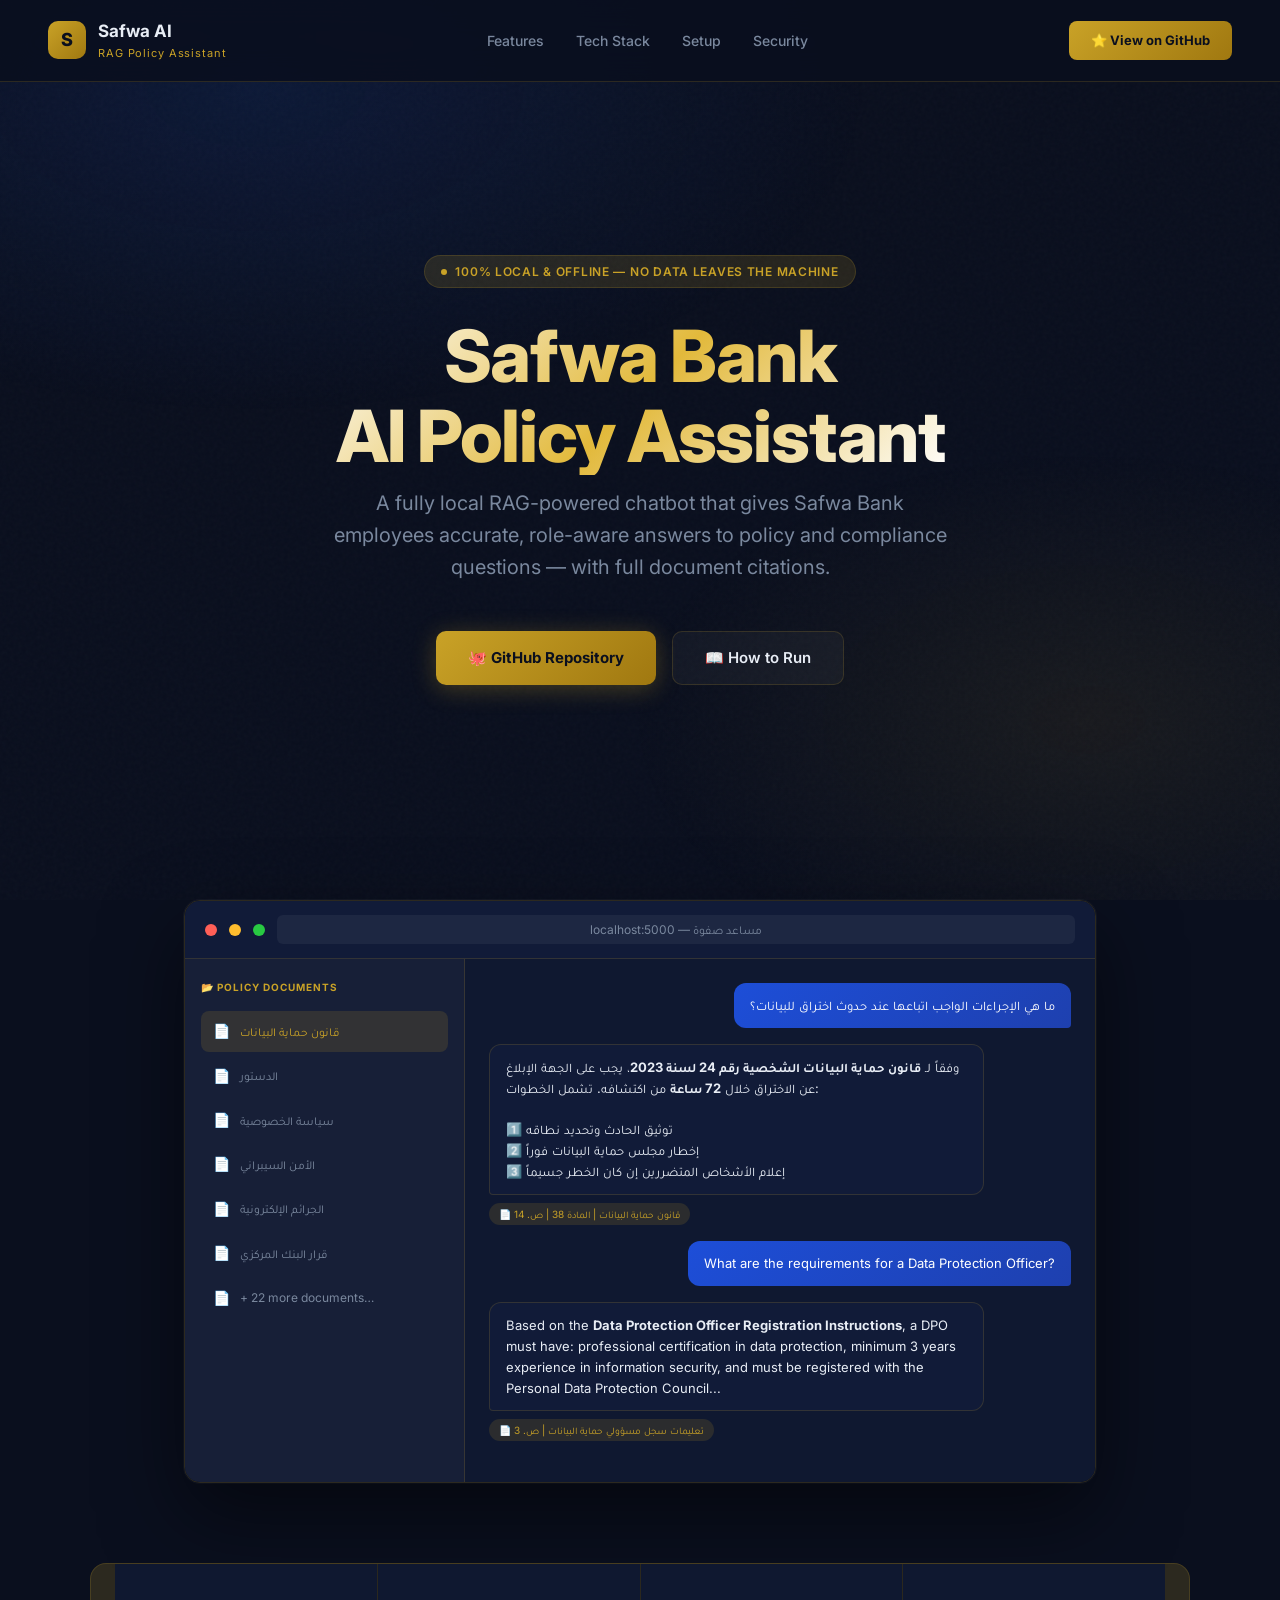
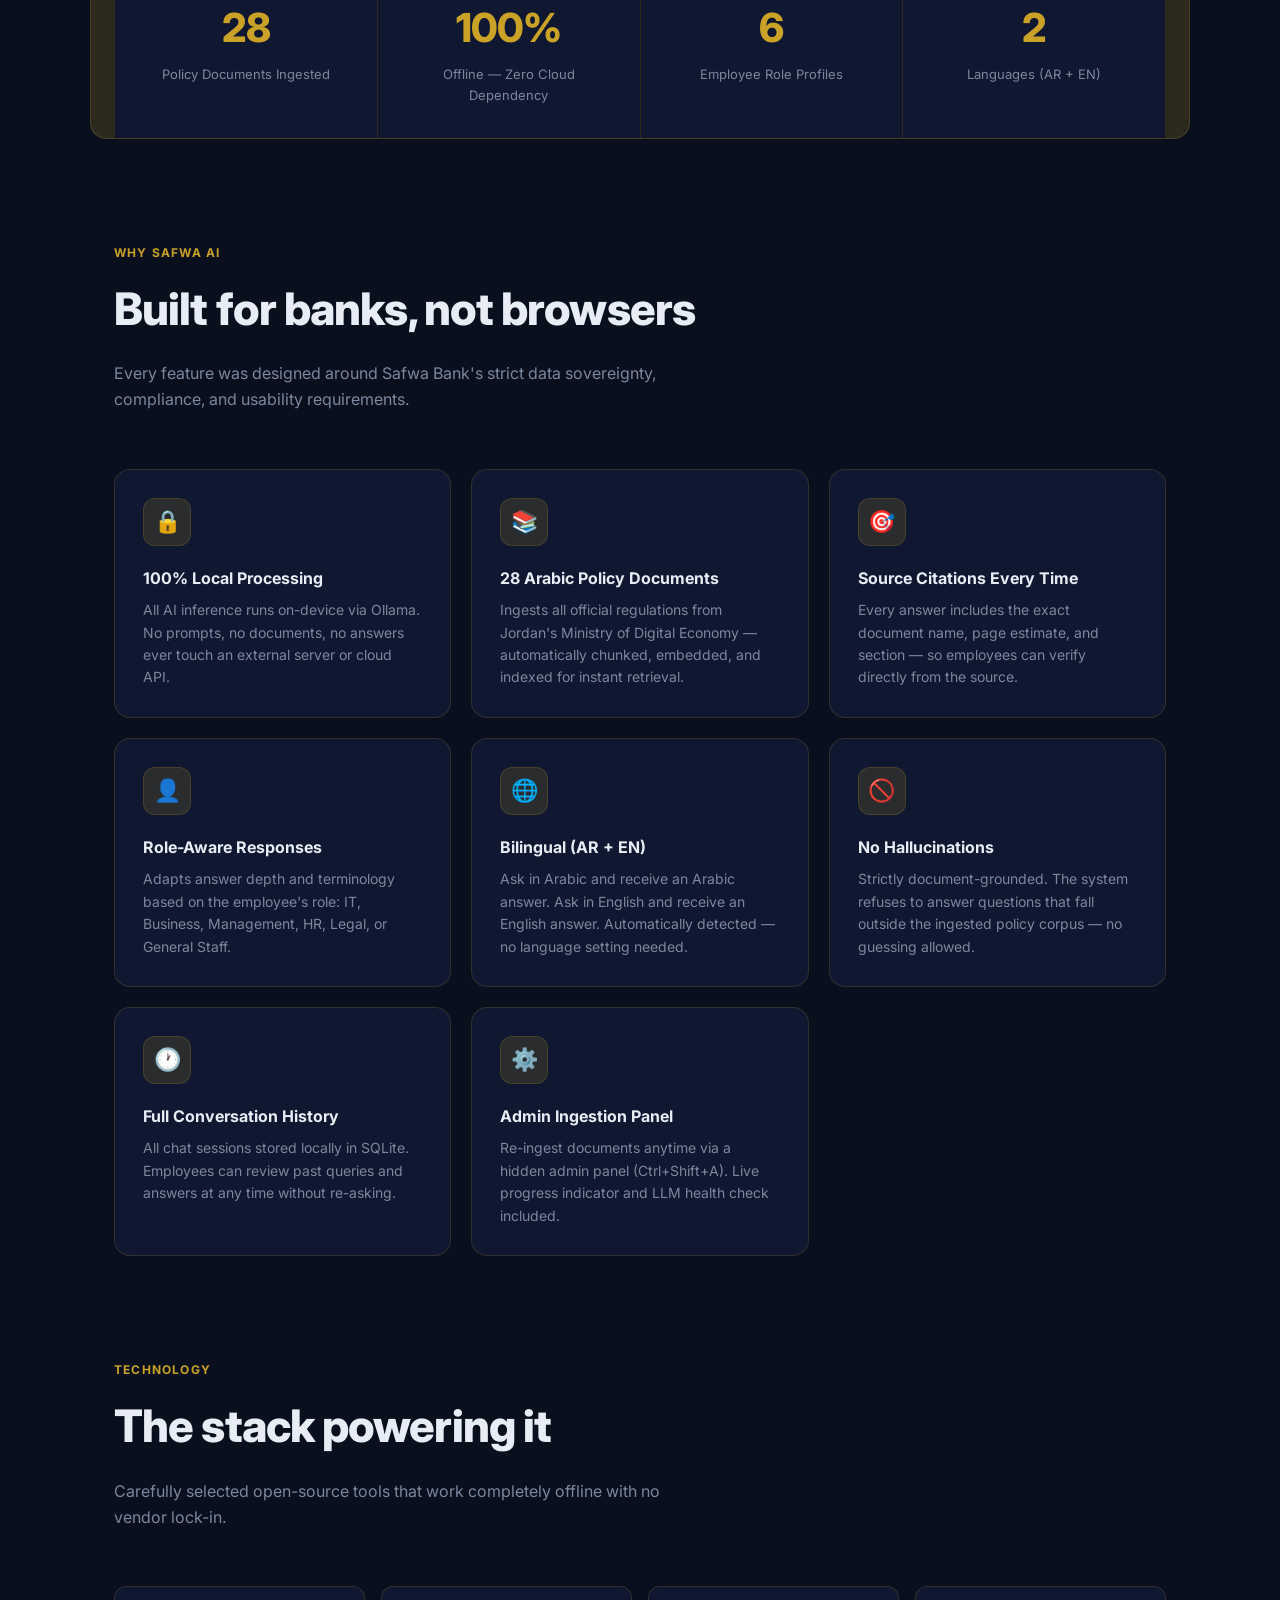
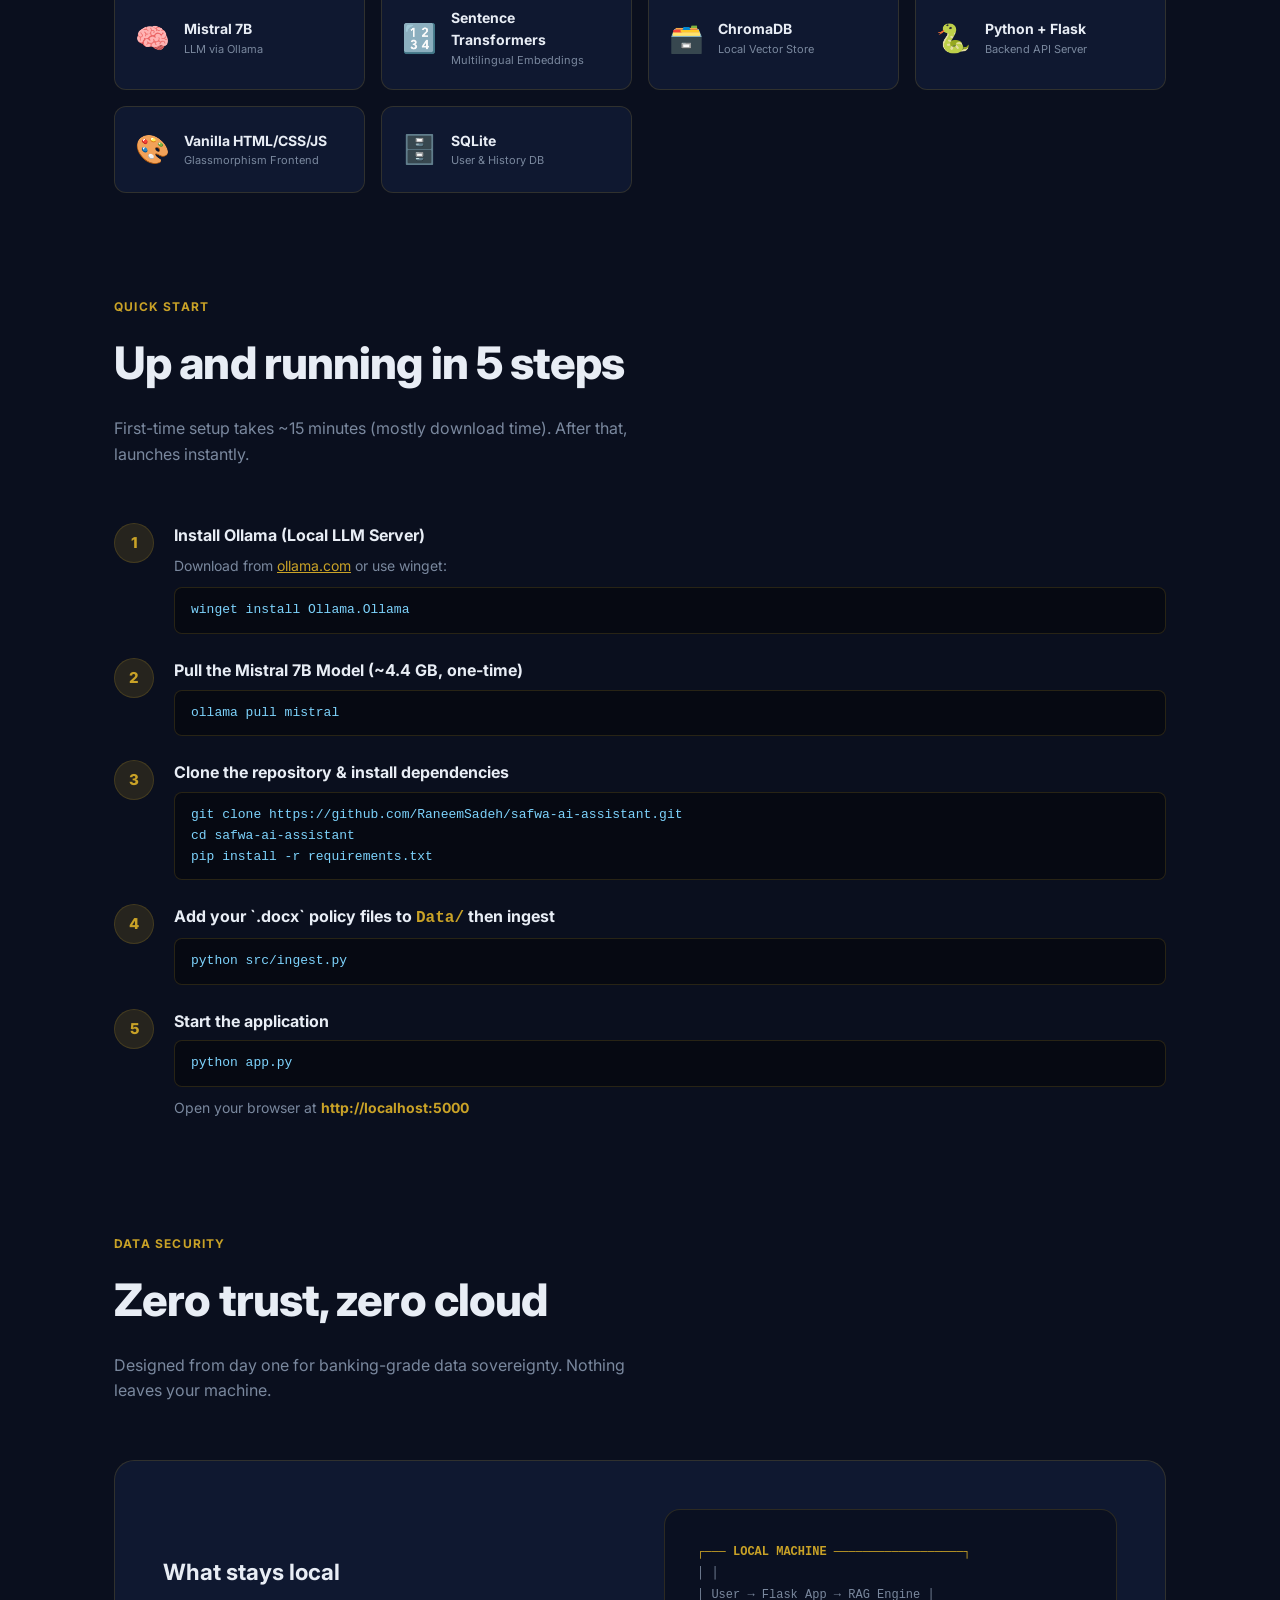
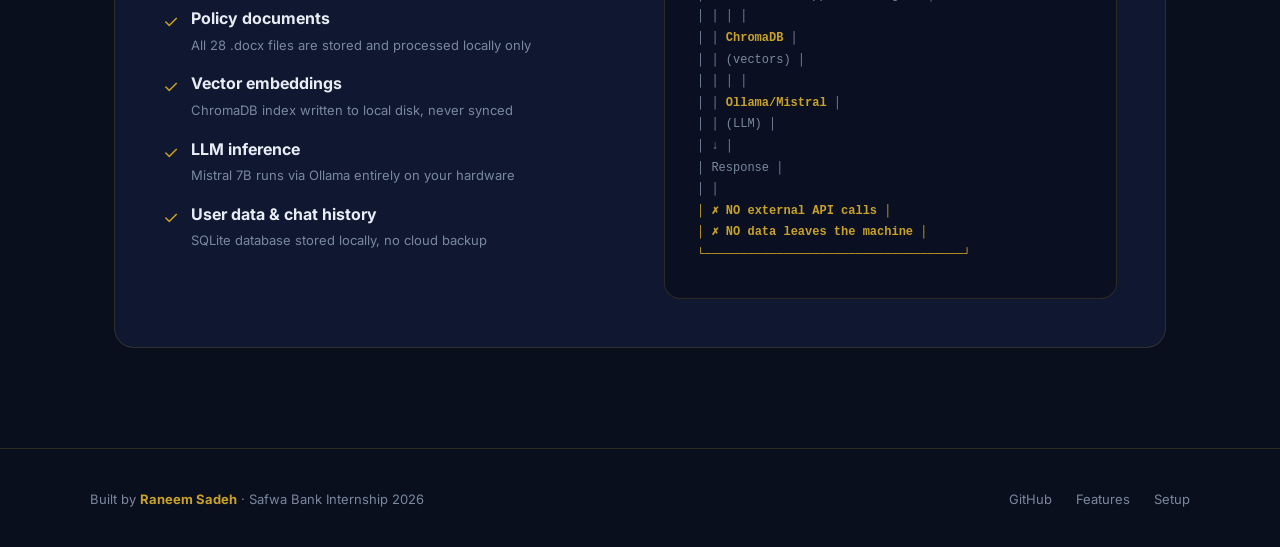
==== docs/index.html @ 4537e876 "Initial commit: Safwa AI RAG Policy Assistant" ====
<!DOCTYPE html>
<html lang="en" dir="ltr">
<head>
  <meta charset="UTF-8" />
  <meta name="viewport" content="width=device-width, initial-scale=1.0" />
  <title>Safwa AI Assistant — RAG Policy Chatbot</title>
  <meta name="description" content="A fully local, offline RAG-powered chatbot for Safwa Bank employees providing accurate, role-aware answers to policy questions with full source citations." />
  <link rel="preconnect" href="https://fonts.googleapis.com" />
  <link href="https://fonts.googleapis.com/css2?family=Inter:wght@300;400;500;600;700;800&family=Tajawal:wght@300;400;500;700;800&display=swap" rel="stylesheet" />
  <style>
    *, *::before, *::after { box-sizing: border-box; margin: 0; padding: 0; }

    :root {
      --navy:      #0a0f1e;
      --navy-2:    #0d1428;
      --navy-3:    #111b38;
      --navy-card: #0f1830;
      --gold:      #c9a227;
      --gold-light:#e2b93b;
      --gold-dim:  rgba(201,162,39,0.15);
      --blue:      #2563eb;
      --blue-glow: rgba(37,99,235,0.25);
      --text:      #e8edf5;
      --muted:     #7a889e;
      --border:    rgba(201,162,39,0.18);
      --glass:     rgba(255,255,255,0.04);
    }

    html { scroll-behavior: smooth; }

    body {
      font-family: 'Inter', 'Tajawal', sans-serif;
      background: var(--navy);
      color: var(--text);
      overflow-x: hidden;
      line-height: 1.6;
    }

    /* ── Animated background ── */
    body::before {
      content: '';
      position: fixed; inset: 0; z-index: 0;
      background:
        radial-gradient(ellipse 80% 60% at 20% 10%, rgba(37,99,235,0.12) 0%, transparent 60%),
        radial-gradient(ellipse 60% 50% at 85% 80%, rgba(201,162,39,0.08) 0%, transparent 60%);
      pointer-events: none;
    }

    .noise {
      position: fixed; inset: 0; z-index: 0; opacity: 0.025;
      background-image: url("data:image/svg+xml,%3Csvg viewBox='0 0 256 256' xmlns='http://www.w3.org/2000/svg'%3E%3Cfilter id='noise'%3E%3CfeTurbulence type='fractalNoise' baseFrequency='0.9' numOctaves='4' stitchTiles='stitch'/%3E%3C/filter%3E%3Crect width='100%25' height='100%25' filter='url(%23noise)'/%3E%3C/svg%3E");
      pointer-events: none;
    }

    /* ── NAV ── */
    nav {
      position: fixed; top: 0; width: 100%; z-index: 100;
      padding: 18px 48px;
      display: flex; align-items: center; justify-content: space-between;
      background: rgba(10,15,30,0.85);
      backdrop-filter: blur(16px);
      border-bottom: 1px solid var(--border);
    }

    .nav-logo {
      display: flex; align-items: center; gap: 12px;
    }

    .nav-logo-icon {
      width: 38px; height: 38px; border-radius: 10px;
      background: linear-gradient(135deg, var(--gold), #a07810);
      display: flex; align-items: center; justify-content: center;
      font-size: 18px; font-weight: 800; color: var(--navy);
    }

    .nav-logo-text { font-size: 17px; font-weight: 700; color: var(--text); }
    .nav-logo-sub  { font-size: 11px; color: var(--gold); letter-spacing: 0.08em; }

    .nav-links { display: flex; gap: 32px; list-style: none; }
    .nav-links a {
      color: var(--muted); text-decoration: none; font-size: 14px;
      font-weight: 500; transition: color 0.2s;
    }
    .nav-links a:hover { color: var(--gold); }

    .nav-cta {
      padding: 9px 22px; border-radius: 8px;
      background: linear-gradient(135deg, var(--gold), #a07810);
      color: var(--navy); font-weight: 700; font-size: 13px;
      text-decoration: none; transition: opacity 0.2s, transform 0.2s;
    }
    .nav-cta:hover { opacity: 0.9; transform: translateY(-1px); }

    /* ── HERO ── */
    .hero {
      position: relative; z-index: 1;
      min-height: 100vh;
      display: flex; align-items: center; justify-content: center;
      padding: 120px 24px 80px;
      text-align: center;
    }

    .hero-badge {
      display: inline-flex; align-items: center; gap: 8px;
      padding: 6px 16px; border-radius: 100px;
      background: var(--gold-dim); border: 1px solid var(--border);
      font-size: 12px; font-weight: 600; color: var(--gold);
      letter-spacing: 0.06em; text-transform: uppercase;
      margin-bottom: 28px;
      animation: fadeUp 0.6s ease both;
    }

    .hero-badge span { width: 6px; height: 6px; border-radius: 50%; background: var(--gold); animation: pulse 2s infinite; }

    .hero h1 {
      font-size: clamp(2.4rem, 6vw, 4.5rem);
      font-weight: 800; line-height: 1.1;
      letter-spacing: -0.02em;
      background: linear-gradient(135deg, #fff 0%, var(--gold-light) 50%, #fff 100%);
      -webkit-background-clip: text; background-clip: text;
      -webkit-text-fill-color: transparent;
      animation: fadeUp 0.6s 0.1s ease both;
      margin-bottom: 12px;
    }

    .hero-sub {
      font-size: clamp(1rem, 2vw, 1.25rem);
      color: var(--muted); max-width: 620px; margin: 0 auto 48px;
      animation: fadeUp 0.6s 0.2s ease both;
    }

    .hero-actions {
      display: flex; gap: 16px; justify-content: center; flex-wrap: wrap;
      animation: fadeUp 0.6s 0.3s ease both;
    }

    .btn-primary {
      padding: 14px 32px; border-radius: 10px;
      background: linear-gradient(135deg, var(--gold), #a07810);
      color: var(--navy); font-weight: 700; font-size: 15px;
      text-decoration: none; display: flex; align-items: center; gap: 8px;
      transition: transform 0.2s, box-shadow 0.2s;
      box-shadow: 0 4px 24px rgba(201,162,39,0.3);
    }
    .btn-primary:hover { transform: translateY(-2px); box-shadow: 0 8px 32px rgba(201,162,39,0.45); }

    .btn-secondary {
      padding: 14px 32px; border-radius: 10px;
      background: var(--glass); border: 1px solid var(--border);
      color: var(--text); font-weight: 600; font-size: 15px;
      text-decoration: none; display: flex; align-items: center; gap: 8px;
      backdrop-filter: blur(8px); transition: background 0.2s, transform 0.2s;
    }
    .btn-secondary:hover { background: rgba(255,255,255,0.07); transform: translateY(-2px); }

    /* ── DEMO WINDOW ── */
    .demo-wrapper {
      position: relative; z-index: 1;
      padding: 0 24px 80px; max-width: 960px; margin: 0 auto;
      animation: fadeUp 0.6s 0.4s ease both;
    }

    .demo-window {
      border-radius: 16px; overflow: hidden;
      border: 1px solid var(--border);
      box-shadow: 0 32px 80px rgba(0,0,0,0.5), 0 0 0 1px rgba(255,255,255,0.04);
    }

    .demo-titlebar {
      background: var(--navy-3); padding: 14px 20px;
      display: flex; align-items: center; gap: 12px;
      border-bottom: 1px solid var(--border);
    }

    .dot { width: 12px; height: 12px; border-radius: 50%; }
    .dot-r { background: #ff5f57; }
    .dot-y { background: #ffbd2e; }
    .dot-g { background: #28ca42; }

    .demo-url {
      flex: 1; text-align: center;
      background: rgba(255,255,255,0.05); border-radius: 6px;
      padding: 5px 14px; font-size: 12px; color: var(--muted);
    }

    .demo-body {
      display: grid; grid-template-columns: 280px 1fr;
      background: var(--navy-card); min-height: 420px;
    }

    .demo-sidebar {
      background: rgba(255,255,255,0.03);
      border-right: 1px solid var(--border);
      padding: 20px 16px;
    }

    .demo-sidebar-title {
      font-size: 10px; font-weight: 700; letter-spacing: 0.1em;
      text-transform: uppercase; color: var(--gold); margin-bottom: 16px;
    }

    .demo-doc-item {
      display: flex; align-items: center; gap: 10px;
      padding: 9px 12px; border-radius: 8px;
      font-size: 12px; color: var(--muted); margin-bottom: 4px;
      transition: background 0.2s;
    }
    .demo-doc-item:hover { background: rgba(255,255,255,0.04); }
    .demo-doc-item.active { background: var(--gold-dim); color: var(--gold); }
    .doc-icon { font-size: 14px; }

    .demo-chat {
      display: flex; flex-direction: column; padding: 24px;
    }

    .chat-msg {
      margin-bottom: 16px; max-width: 85%;
    }
    .chat-msg.bot { align-self: flex-start; }
    .chat-msg.user { align-self: flex-end; }

    .chat-bubble {
      padding: 12px 16px; border-radius: 12px; font-size: 13px; line-height: 1.6;
    }
    .chat-msg.bot .chat-bubble {
      background: var(--navy-3); border: 1px solid var(--border);
      border-bottom-left-radius: 4px;
    }
    .chat-msg.user .chat-bubble {
      background: linear-gradient(135deg, #1d4ed8, #1e40af);
      border-bottom-right-radius: 4px; color: #fff;
    }

    .chat-source {
      display: inline-flex; align-items: center; gap: 5px;
      margin-top: 8px; font-size: 10px; color: var(--gold);
      background: var(--gold-dim); padding: 3px 10px; border-radius: 100px;
    }

    /* ── STATS BAR ── */
    .stats-bar {
      position: relative; z-index: 1;
      max-width: 1100px; margin: 0 auto 100px;
      padding: 0 24px;
      display: grid; grid-template-columns: repeat(4, 1fr); gap: 1px;
      background: var(--border); border-radius: 16px; overflow: hidden;
      border: 1px solid var(--border);
    }

    .stat-item {
      background: var(--navy-card); padding: 32px 24px; text-align: center;
    }
    .stat-num {
      font-size: 2.5rem; font-weight: 800; color: var(--gold);
      letter-spacing: -0.02em;
    }
    .stat-label { font-size: 13px; color: var(--muted); margin-top: 4px; }

    /* ── SECTIONS ── */
    section { position: relative; z-index: 1; }

    .section-inner {
      max-width: 1100px; margin: 0 auto; padding: 0 24px 100px;
    }

    .section-tag {
      display: inline-block; font-size: 12px; font-weight: 700;
      color: var(--gold); letter-spacing: 0.1em; text-transform: uppercase;
      margin-bottom: 12px;
    }

    .section-title {
      font-size: clamp(1.8rem, 4vw, 2.8rem); font-weight: 800;
      letter-spacing: -0.02em; margin-bottom: 16px;
    }

    .section-desc { font-size: 16px; color: var(--muted); max-width: 560px; margin-bottom: 56px; }

    /* ── FEATURES GRID ── */
    .features-grid {
      display: grid; grid-template-columns: repeat(auto-fill, minmax(320px, 1fr)); gap: 20px;
    }

    .feature-card {
      background: var(--navy-card); border: 1px solid var(--border);
      border-radius: 16px; padding: 28px;
      transition: border-color 0.3s, transform 0.3s, box-shadow 0.3s;
      position: relative; overflow: hidden;
    }

    .feature-card::before {
      content: ''; position: absolute; inset: 0;
      background: radial-gradient(ellipse 60% 40% at 50% 0%, rgba(201,162,39,0.06), transparent);
      opacity: 0; transition: opacity 0.3s;
    }

    .feature-card:hover {
      border-color: rgba(201,162,39,0.4);
      transform: translateY(-4px);
      box-shadow: 0 16px 48px rgba(0,0,0,0.3);
    }
    .feature-card:hover::before { opacity: 1; }

    .feature-icon {
      width: 48px; height: 48px; border-radius: 12px;
      background: var(--gold-dim); border: 1px solid var(--border);
      display: flex; align-items: center; justify-content: center;
      font-size: 22px; margin-bottom: 20px;
    }

    .feature-title { font-size: 16px; font-weight: 700; margin-bottom: 8px; }
    .feature-desc  { font-size: 14px; color: var(--muted); line-height: 1.6; }

    /* ── TECH STACK ── */
    .tech-grid {
      display: grid; grid-template-columns: repeat(auto-fill, minmax(200px, 1fr)); gap: 16px;
    }

    .tech-card {
      background: var(--navy-card); border: 1px solid var(--border);
      border-radius: 12px; padding: 20px;
      display: flex; align-items: center; gap: 14px;
      transition: border-color 0.2s, transform 0.2s;
    }
    .tech-card:hover { border-color: rgba(201,162,39,0.35); transform: translateY(-2px); }
    .tech-icon { font-size: 28px; }
    .tech-name  { font-size: 14px; font-weight: 700; }
    .tech-role  { font-size: 11px; color: var(--muted); }

    /* ── SETUP STEPS ── */
    .steps-list { display: flex; flex-direction: column; gap: 24px; }

    .step {
      display: flex; gap: 20px; align-items: flex-start;
    }

    .step-num {
      width: 40px; height: 40px; border-radius: 50%; flex-shrink: 0;
      background: var(--gold-dim); border: 1px solid var(--border);
      display: flex; align-items: center; justify-content: center;
      font-weight: 800; font-size: 15px; color: var(--gold);
    }

    .step-body { flex: 1; }
    .step-title { font-size: 16px; font-weight: 700; margin-bottom: 6px; }
    .step-desc  { font-size: 14px; color: var(--muted); margin-bottom: 10px; }

    .code-block {
      background: rgba(0,0,0,0.4); border: 1px solid var(--border);
      border-radius: 8px; padding: 12px 16px;
      font-family: 'Courier New', monospace; font-size: 13px;
      color: #7dd3fc; overflow-x: auto;
    }

    /* ── SECURITY SECTION ── */
    .security-box {
      background: var(--navy-card); border: 1px solid var(--border);
      border-radius: 20px; padding: 48px;
      display: grid; grid-template-columns: 1fr 1fr; gap: 48px; align-items: center;
    }

    .security-diagram {
      background: rgba(0,0,0,0.3); border: 1px solid var(--border);
      border-radius: 16px; padding: 32px; font-family: monospace;
      font-size: 12px; color: var(--muted); line-height: 1.8;
    }

    .diagram-highlight { color: var(--gold); font-weight: 700; }

    /* ── FOOTER ── */
    footer {
      position: relative; z-index: 1;
      border-top: 1px solid var(--border);
      padding: 40px 24px;
    }

    .footer-inner {
      max-width: 1100px; margin: 0 auto;
      display: flex; align-items: center; justify-content: space-between; flex-wrap: wrap; gap: 16px;
    }

    .footer-copy { font-size: 13px; color: var(--muted); }
    .footer-links { display: flex; gap: 24px; }
    .footer-links a { font-size: 13px; color: var(--muted); text-decoration: none; transition: color 0.2s; }
    .footer-links a:hover { color: var(--gold); }

    /* ── ANIMATIONS ── */
    @keyframes fadeUp {
      from { opacity: 0; transform: translateY(20px); }
      to   { opacity: 1; transform: translateY(0); }
    }

    @keyframes pulse {
      0%, 100% { opacity: 1; }
      50%       { opacity: 0.4; }
    }

    /* ── RESPONSIVE ── */
    @media (max-width: 768px) {
      nav { padding: 14px 20px; }
      .nav-links { display: none; }
      .stats-bar { grid-template-columns: repeat(2, 1fr); }
      .demo-body { grid-template-columns: 1fr; }
      .demo-sidebar { display: none; }
      .security-box { grid-template-columns: 1fr; }
    }
  </style>
</head>
<body>

<div class="noise"></div>

<!-- NAV -->
<nav>
  <div class="nav-logo">
    <div class="nav-logo-icon">S</div>
    <div>
      <div class="nav-logo-text">Safwa AI</div>
      <div class="nav-logo-sub">RAG Policy Assistant</div>
    </div>
  </div>
  <ul class="nav-links">
    <li><a href="#features">Features</a></li>
    <li><a href="#tech">Tech Stack</a></li>
    <li><a href="#setup">Setup</a></li>
    <li><a href="#security">Security</a></li>
  </ul>
  <a href="https://github.com/RaneemSadeh/safwa-ai-assistant" target="_blank" class="nav-cta">
    ⭐ View on GitHub
  </a>
</nav>

<!-- HERO -->
<div class="hero">
  <div>
    <div class="hero-badge"><span></span> 100% Local & Offline — No Data Leaves the Machine</div>
    <h1>Safwa Bank<br/>AI Policy Assistant</h1>
    <p class="hero-sub">
      A fully local RAG-powered chatbot that gives Safwa Bank employees accurate, role-aware answers to policy and compliance questions — with full document citations.
    </p>
    <div class="hero-actions">
      <a href="https://github.com/RaneemSadeh/safwa-ai-assistant" target="_blank" class="btn-primary">
        🐙 GitHub Repository
      </a>
      <a href="#setup" class="btn-secondary">
        📖 How to Run
      </a>
    </div>
  </div>
</div>

<!-- DEMO WINDOW -->
<div class="demo-wrapper">
  <div class="demo-window">
    <div class="demo-titlebar">
      <div class="dot dot-r"></div>
      <div class="dot dot-y"></div>
      <div class="dot dot-g"></div>
      <div class="demo-url">localhost:5000 — مساعد صفوة</div>
    </div>
    <div class="demo-body">
      <div class="demo-sidebar">
        <div class="demo-sidebar-title">📂 Policy Documents</div>
        <div class="demo-doc-item active"><span class="doc-icon">📄</span> قانون حماية البيانات</div>
        <div class="demo-doc-item"><span class="doc-icon">📄</span> الدستور</div>
        <div class="demo-doc-item"><span class="doc-icon">📄</span> سياسة الخصوصية</div>
        <div class="demo-doc-item"><span class="doc-icon">📄</span> الأمن السيبراني</div>
        <div class="demo-doc-item"><span class="doc-icon">📄</span> الجرائم الإلكترونية</div>
        <div class="demo-doc-item"><span class="doc-icon">📄</span> قرار البنك المركزي</div>
        <div class="demo-doc-item"><span class="doc-icon">📄</span> + 22 more documents…</div>
      </div>
      <div class="demo-chat">
        <div class="chat-msg user">
          <div class="chat-bubble">
            ما هي الإجراءات الواجب اتباعها عند حدوث اختراق للبيانات؟
          </div>
        </div>
        <div class="chat-msg bot">
          <div class="chat-bubble">
            وفقاً لـ <strong>قانون حماية البيانات الشخصية رقم 24 لسنة 2023</strong>، يجب على الجهة الإبلاغ عن الاختراق خلال <strong>72 ساعة</strong> من اكتشافه. تشمل الخطوات:
            <br/><br/>
            1️⃣ توثيق الحادث وتحديد نطاقه<br/>
            2️⃣ إخطار مجلس حماية البيانات فوراً<br/>
            3️⃣ إعلام الأشخاص المتضررين إن كان الخطر جسيماً
          </div>
          <div>
            <span class="chat-source">📄 قانون حماية البيانات | المادة 38 | ص. 14</span>
          </div>
        </div>
        <div class="chat-msg user">
          <div class="chat-bubble">What are the requirements for a Data Protection Officer?</div>
        </div>
        <div class="chat-msg bot">
          <div class="chat-bubble">
            Based on the <strong>Data Protection Officer Registration Instructions</strong>, a DPO must have: professional certification in data protection, minimum 3 years experience in information security, and must be registered with the Personal Data Protection Council...
          </div>
          <div>
            <span class="chat-source">📄 تعليمات سجل مسؤولي حماية البيانات | ص. 3</span>
          </div>
        </div>
      </div>
    </div>
  </div>
</div>

<!-- STATS -->
<div class="stats-bar">
  <div class="stat-item">
    <div class="stat-num">28</div>
    <div class="stat-label">Policy Documents Ingested</div>
  </div>
  <div class="stat-item">
    <div class="stat-num">100%</div>
    <div class="stat-label">Offline — Zero Cloud Dependency</div>
  </div>
  <div class="stat-item">
    <div class="stat-num">6</div>
    <div class="stat-label">Employee Role Profiles</div>
  </div>
  <div class="stat-item">
    <div class="stat-num">2</div>
    <div class="stat-label">Languages (AR + EN)</div>
  </div>
</div>

<!-- FEATURES -->
<section id="features">
  <div class="section-inner">
    <span class="section-tag">Why Safwa AI</span>
    <h2 class="section-title">Built for banks, not browsers</h2>
    <p class="section-desc">Every feature was designed around Safwa Bank's strict data sovereignty, compliance, and usability requirements.</p>

    <div class="features-grid">
      <div class="feature-card">
        <div class="feature-icon">🔒</div>
        <div class="feature-title">100% Local Processing</div>
        <div class="feature-desc">All AI inference runs on-device via Ollama. No prompts, no documents, no answers ever touch an external server or cloud API.</div>
      </div>
      <div class="feature-card">
        <div class="feature-icon">📚</div>
        <div class="feature-title">28 Arabic Policy Documents</div>
        <div class="feature-desc">Ingests all official regulations from Jordan's Ministry of Digital Economy — automatically chunked, embedded, and indexed for instant retrieval.</div>
      </div>
      <div class="feature-card">
        <div class="feature-icon">🎯</div>
        <div class="feature-title">Source Citations Every Time</div>
        <div class="feature-desc">Every answer includes the exact document name, page estimate, and section — so employees can verify directly from the source.</div>
      </div>
      <div class="feature-card">
        <div class="feature-icon">👤</div>
        <div class="feature-title">Role-Aware Responses</div>
        <div class="feature-desc">Adapts answer depth and terminology based on the employee's role: IT, Business, Management, HR, Legal, or General Staff.</div>
      </div>
      <div class="feature-card">
        <div class="feature-icon">🌐</div>
        <div class="feature-title">Bilingual (AR + EN)</div>
        <div class="feature-desc">Ask in Arabic and receive an Arabic answer. Ask in English and receive an English answer. Automatically detected — no language setting needed.</div>
      </div>
      <div class="feature-card">
        <div class="feature-icon">🚫</div>
        <div class="feature-title">No Hallucinations</div>
        <div class="feature-desc">Strictly document-grounded. The system refuses to answer questions that fall outside the ingested policy corpus — no guessing allowed.</div>
      </div>
      <div class="feature-card">
        <div class="feature-icon">🕐</div>
        <div class="feature-title">Full Conversation History</div>
        <div class="feature-desc">All chat sessions stored locally in SQLite. Employees can review past queries and answers at any time without re-asking.</div>
      </div>
      <div class="feature-card">
        <div class="feature-icon">⚙️</div>
        <div class="feature-title">Admin Ingestion Panel</div>
        <div class="feature-desc">Re-ingest documents anytime via a hidden admin panel (Ctrl+Shift+A). Live progress indicator and LLM health check included.</div>
      </div>
    </div>
  </div>
</section>

<!-- TECH STACK -->
<section id="tech">
  <div class="section-inner">
    <span class="section-tag">Technology</span>
    <h2 class="section-title">The stack powering it</h2>
    <p class="section-desc">Carefully selected open-source tools that work completely offline with no vendor lock-in.</p>

    <div class="tech-grid">
      <div class="tech-card">
        <div class="tech-icon">🧠</div>
        <div>
          <div class="tech-name">Mistral 7B</div>
          <div class="tech-role">LLM via Ollama</div>
        </div>
      </div>
      <div class="tech-card">
        <div class="tech-icon">🔢</div>
        <div>
          <div class="tech-name">Sentence Transformers</div>
          <div class="tech-role">Multilingual Embeddings</div>
        </div>
      </div>
      <div class="tech-card">
        <div class="tech-icon">🗃️</div>
        <div>
          <div class="tech-name">ChromaDB</div>
          <div class="tech-role">Local Vector Store</div>
        </div>
      </div>
      <div class="tech-card">
        <div class="tech-icon">🐍</div>
        <div>
          <div class="tech-name">Python + Flask</div>
          <div class="tech-role">Backend API Server</div>
        </div>
      </div>
      <div class="tech-card">
        <div class="tech-icon">🎨</div>
        <div>
          <div class="tech-name">Vanilla HTML/CSS/JS</div>
          <div class="tech-role">Glassmorphism Frontend</div>
        </div>
      </div>
      <div class="tech-card">
        <div class="tech-icon">🗄️</div>
        <div>
          <div class="tech-name">SQLite</div>
          <div class="tech-role">User & History DB</div>
        </div>
      </div>
    </div>
  </div>
</section>

<!-- SETUP -->
<section id="setup">
  <div class="section-inner">
    <span class="section-tag">Quick Start</span>
    <h2 class="section-title">Up and running in 5 steps</h2>
    <p class="section-desc">First-time setup takes ~15 minutes (mostly download time). After that, launches instantly.</p>

    <div class="steps-list">
      <div class="step">
        <div class="step-num">1</div>
        <div class="step-body">
          <div class="step-title">Install Ollama (Local LLM Server)</div>
          <div class="step-desc">Download from <a href="https://ollama.com" style="color:var(--gold)">ollama.com</a> or use winget:</div>
          <div class="code-block">winget install Ollama.Ollama</div>
        </div>
      </div>
      <div class="step">
        <div class="step-num">2</div>
        <div class="step-body">
          <div class="step-title">Pull the Mistral 7B Model (~4.4 GB, one-time)</div>
          <div class="code-block">ollama pull mistral</div>
        </div>
      </div>
      <div class="step">
        <div class="step-num">3</div>
        <div class="step-body">
          <div class="step-title">Clone the repository & install dependencies</div>
          <div class="code-block">git clone https://github.com/RaneemSadeh/safwa-ai-assistant.git<br/>cd safwa-ai-assistant<br/>pip install -r requirements.txt</div>
        </div>
      </div>
      <div class="step">
        <div class="step-num">4</div>
        <div class="step-body">
          <div class="step-title">Add your `.docx` policy files to <code style="color:var(--gold)">Data/</code> then ingest</div>
          <div class="code-block">python src/ingest.py</div>
        </div>
      </div>
      <div class="step">
        <div class="step-num">5</div>
        <div class="step-body">
          <div class="step-title">Start the application</div>
          <div class="code-block">python app.py</div>
          <div class="step-desc" style="margin-top:10px">Open your browser at <strong style="color:var(--gold)">http://localhost:5000</strong></div>
        </div>
      </div>
    </div>
  </div>
</section>

<!-- SECURITY -->
<section id="security">
  <div class="section-inner">
    <span class="section-tag">Data Security</span>
    <h2 class="section-title">Zero trust, zero cloud</h2>
    <p class="section-desc">Designed from day one for banking-grade data sovereignty. Nothing leaves your machine.</p>

    <div class="security-box">
      <div>
        <h3 style="font-size:1.4rem;font-weight:700;margin-bottom:16px;">What stays local</h3>
        <div style="display:flex;flex-direction:column;gap:14px;">
          <div style="display:flex;gap:12px;align-items:flex-start">
            <span style="color:var(--gold);font-size:18px;margin-top:2px">✓</span>
            <div><strong>Policy documents</strong><br/><span style="font-size:13px;color:var(--muted)">All 28 .docx files are stored and processed locally only</span></div>
          </div>
          <div style="display:flex;gap:12px;align-items:flex-start">
            <span style="color:var(--gold);font-size:18px;margin-top:2px">✓</span>
            <div><strong>Vector embeddings</strong><br/><span style="font-size:13px;color:var(--muted)">ChromaDB index written to local disk, never synced</span></div>
          </div>
          <div style="display:flex;gap:12px;align-items:flex-start">
            <span style="color:var(--gold);font-size:18px;margin-top:2px">✓</span>
            <div><strong>LLM inference</strong><br/><span style="font-size:13px;color:var(--muted)">Mistral 7B runs via Ollama entirely on your hardware</span></div>
          </div>
          <div style="display:flex;gap:12px;align-items:flex-start">
            <span style="color:var(--gold);font-size:18px;margin-top:2px">✓</span>
            <div><strong>User data & chat history</strong><br/><span style="font-size:13px;color:var(--muted)">SQLite database stored locally, no cloud backup</span></div>
          </div>
        </div>
      </div>
      <div class="security-diagram">
        <div class="diagram-highlight">┌─── LOCAL MACHINE ──────────────────┐</div>
        │                                    │<br/>
        │  User → Flask App → RAG Engine     │<br/>
        │              │            │        │<br/>
        │              │      <span class="diagram-highlight">ChromaDB</span>      │<br/>
        │              │      (vectors)      │<br/>
        │              │            │        │<br/>
        │              │    <span class="diagram-highlight">Ollama/Mistral</span>  │<br/>
        │              │      (LLM)          │<br/>
        │              ↓                     │<br/>
        │          Response                  │<br/>
        │                                    │<br/>
        <div class="diagram-highlight">│  ✗ NO external API calls           │</div>
        <div class="diagram-highlight">│  ✗ NO data leaves the machine      │</div>
        <div class="diagram-highlight">└────────────────────────────────────┘</div>
      </div>
    </div>
  </div>
</section>

<!-- FOOTER -->
<footer>
  <div class="footer-inner">
    <div class="footer-copy">
      Built by <strong style="color:var(--gold)">Raneem Sadeh</strong> · Safwa Bank Internship 2026
    </div>
    <div class="footer-links">
      <a href="https://github.com/RaneemSadeh/safwa-ai-assistant" target="_blank">GitHub</a>
      <a href="#features">Features</a>
      <a href="#setup">Setup</a>
    </div>
  </div>
</footer>

</body>
</html>
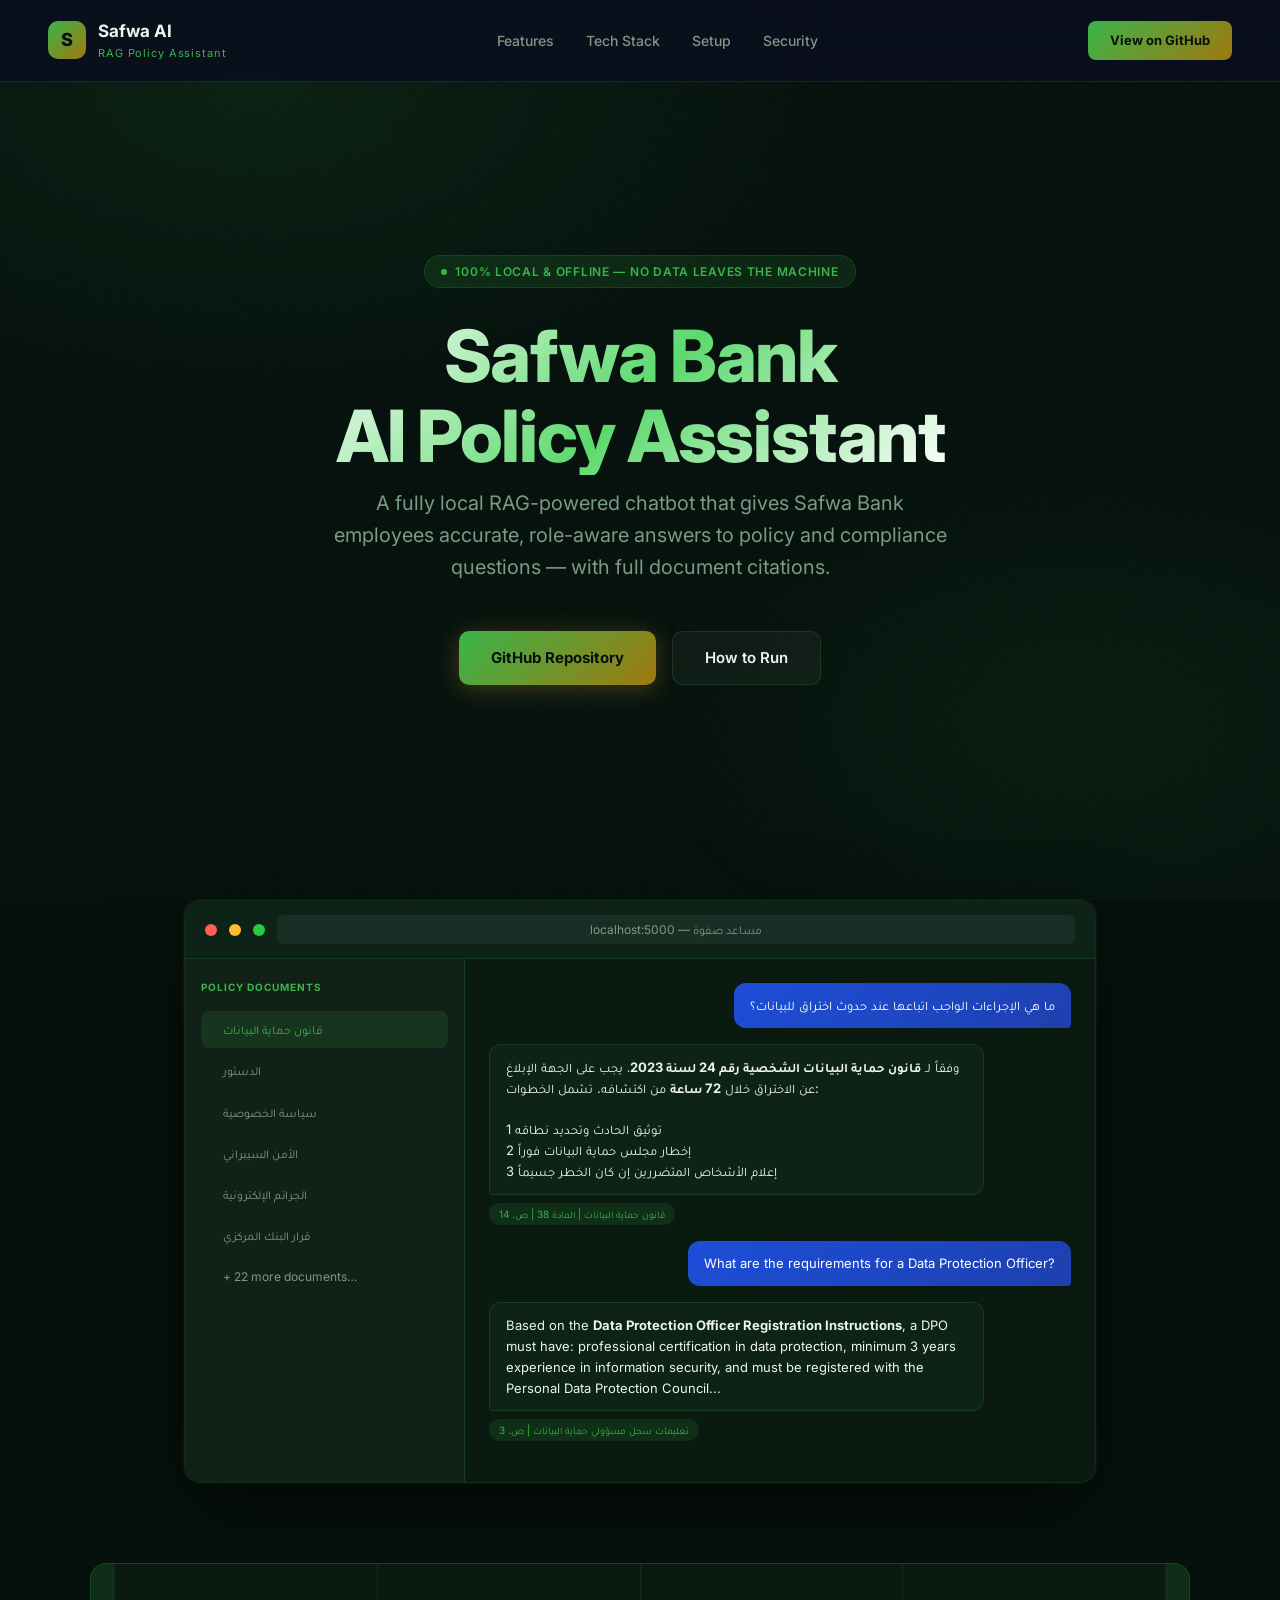
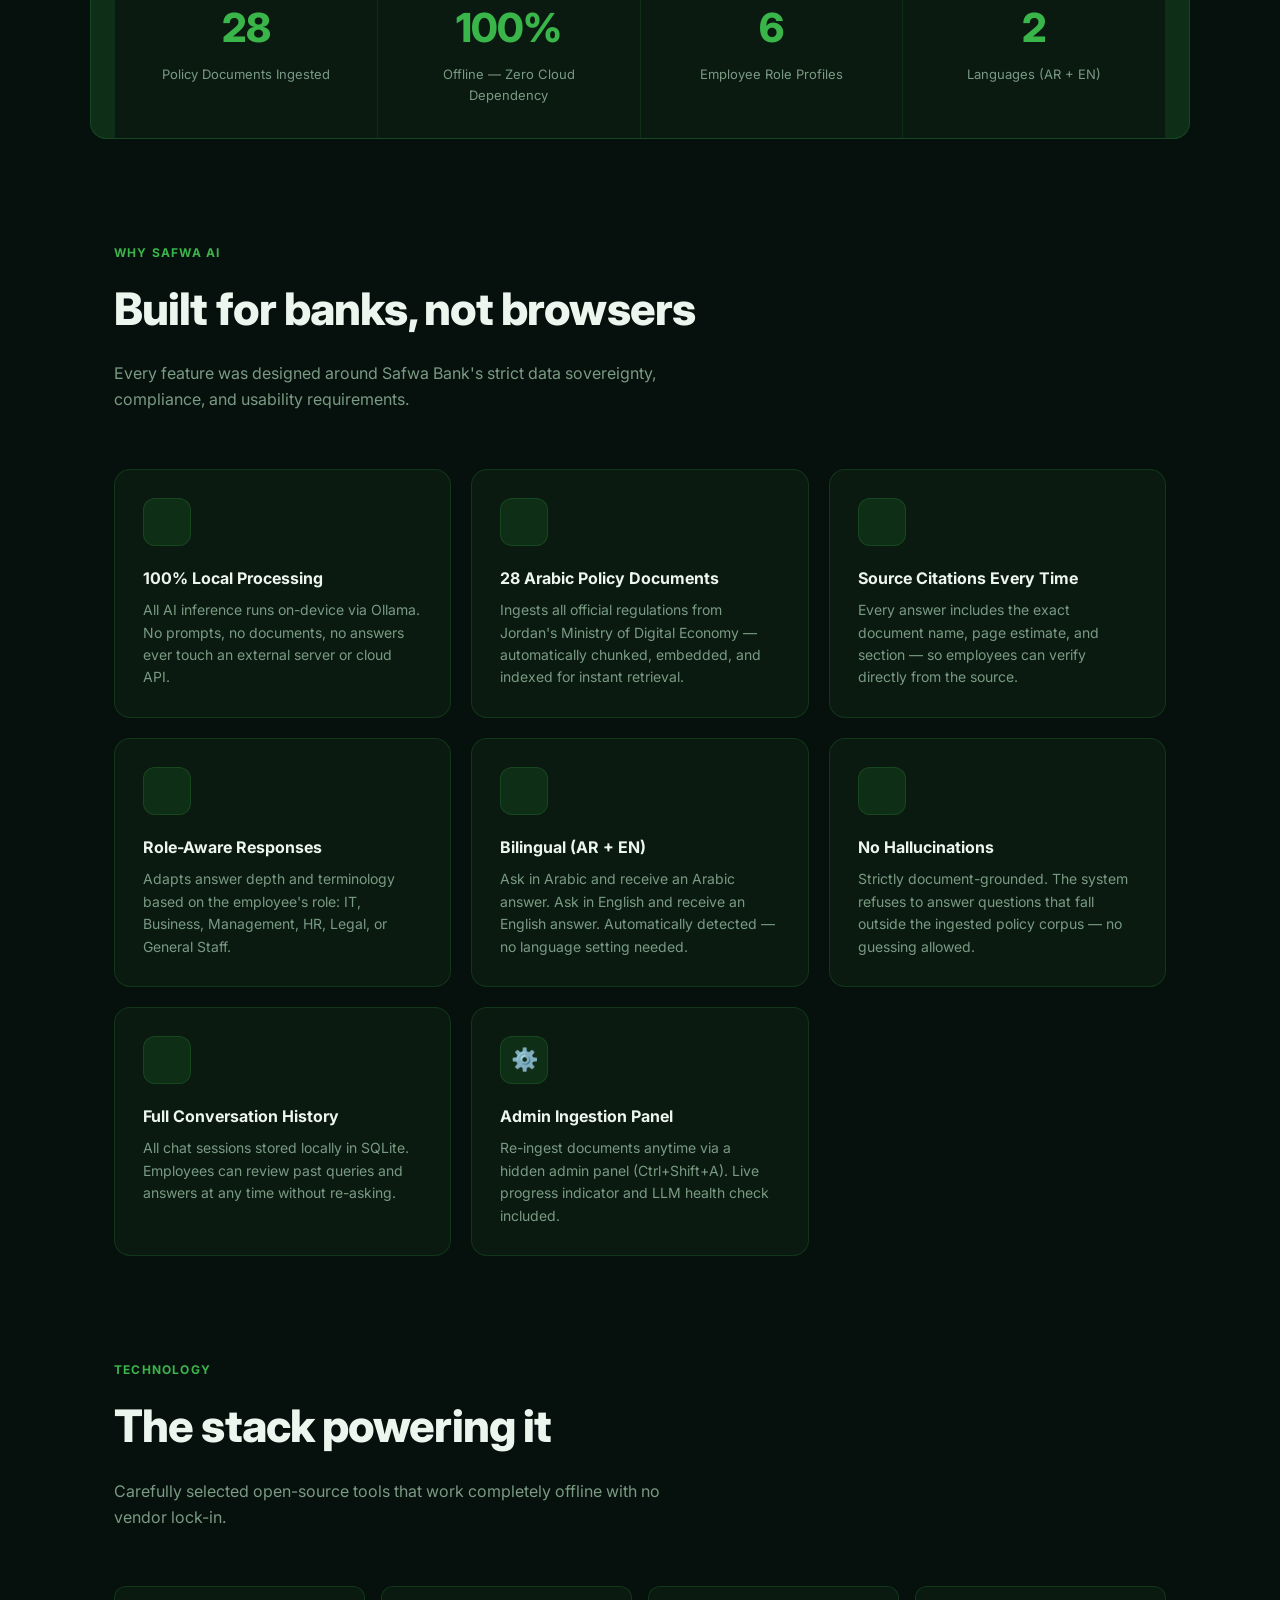
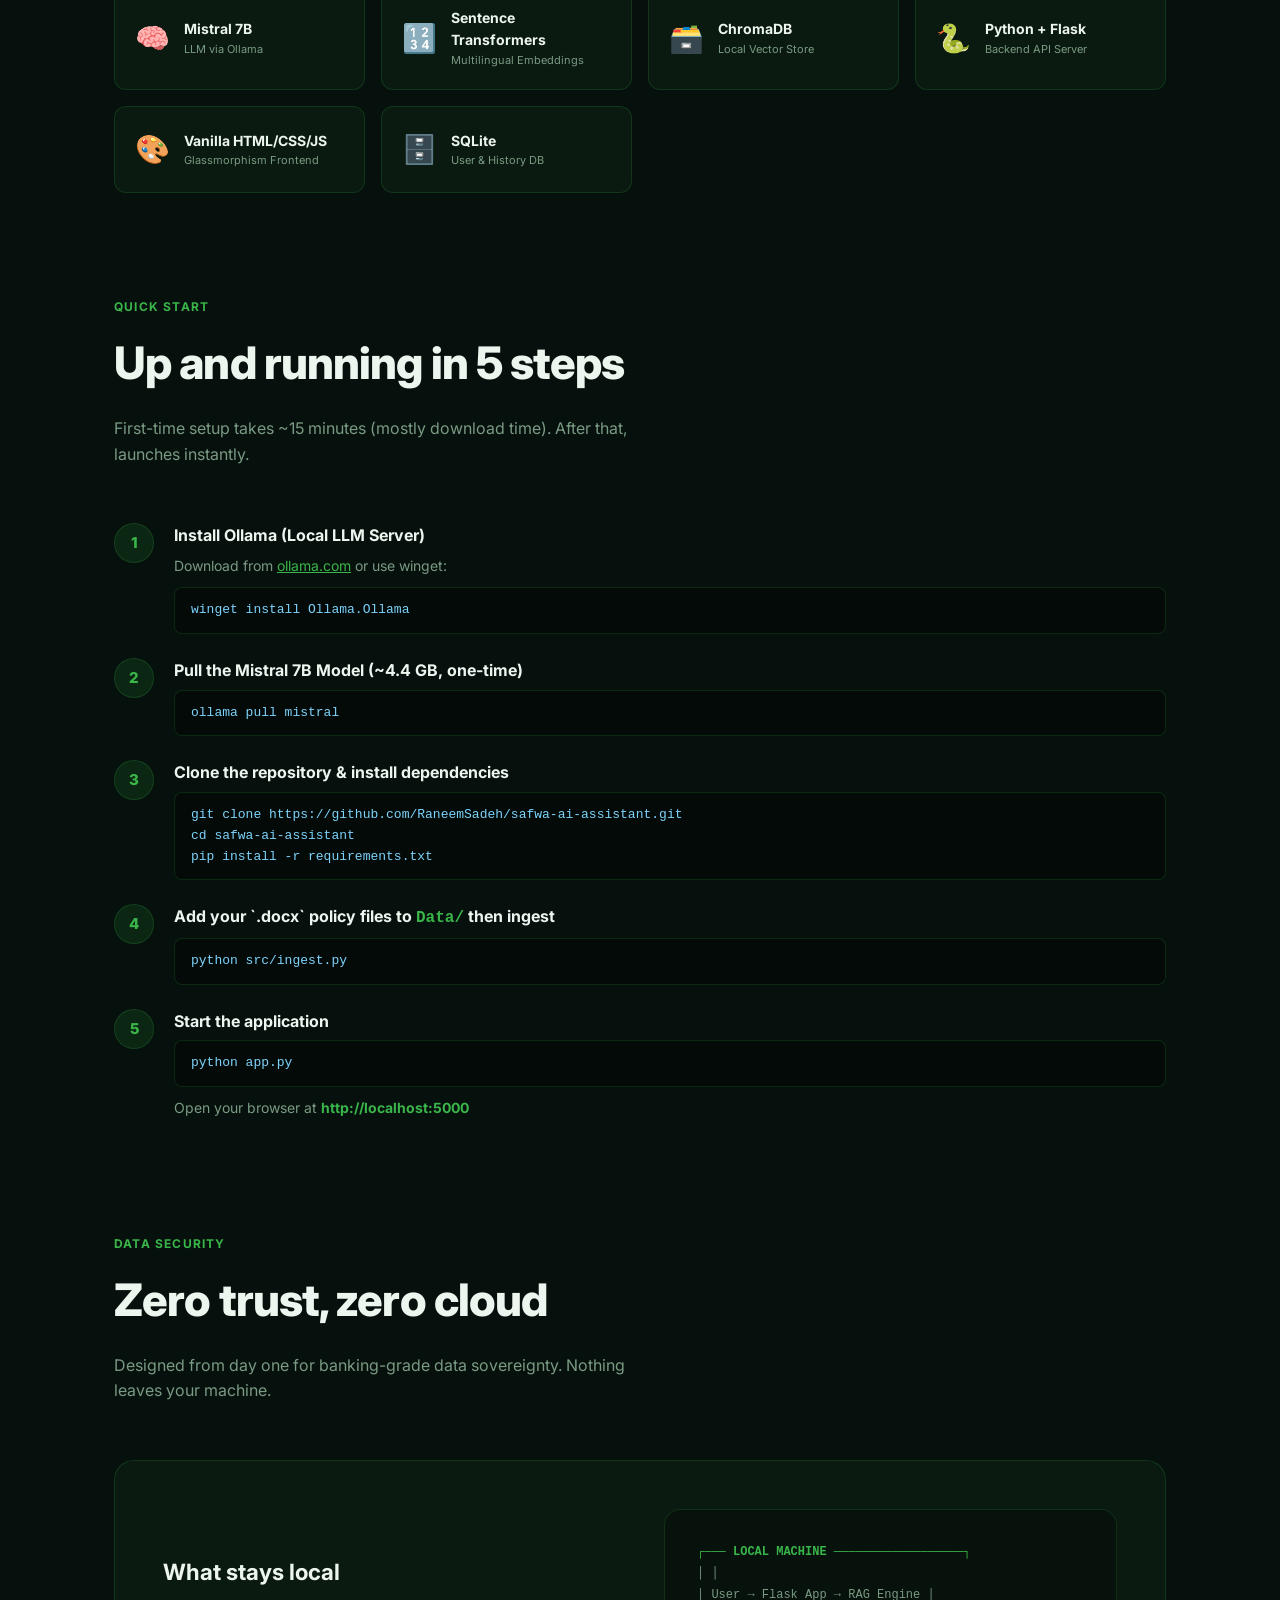
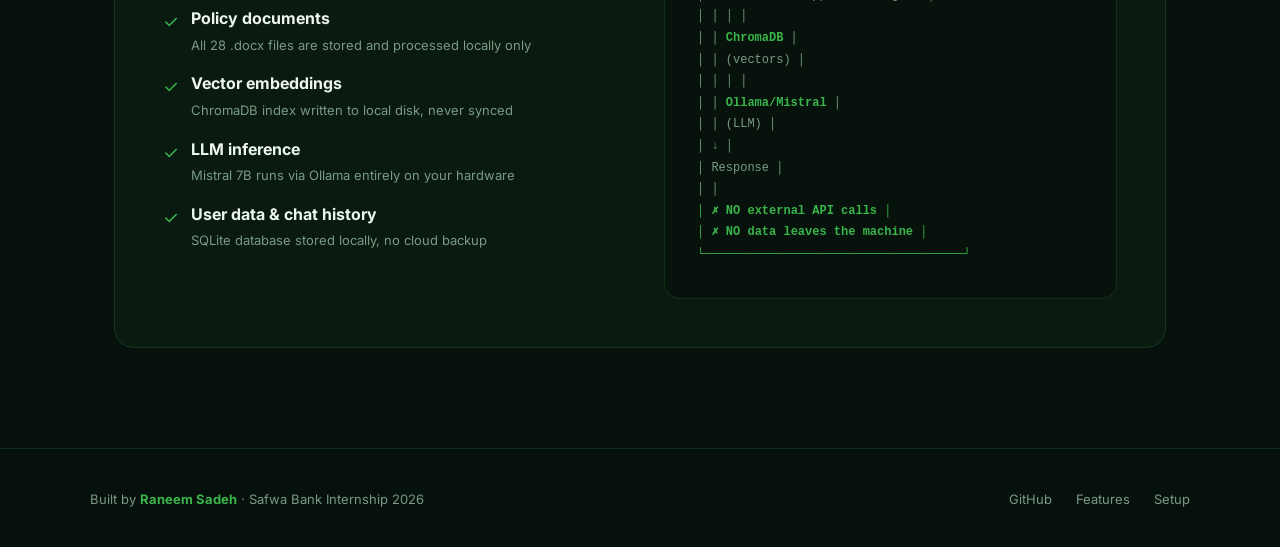
==== commit f0c85df7: "style: replace gold/yellow with Safwa logo greens" ====
--- a/docs/index.html
+++ b/docs/index.html
@@ -11,18 +11,18 @@
     *, *::before, *::after { box-sizing: border-box; margin: 0; padding: 0; }
 
     :root {
-      --navy:      #0a0f1e;
-      --navy-2:    #0d1428;
-      --navy-3:    #111b38;
-      --navy-card: #0f1830;
-      --gold:      #c9a227;
-      --gold-light:#e2b93b;
-      --gold-dim:  rgba(201,162,39,0.15);
-      --blue:      #2563eb;
-      --blue-glow: rgba(37,99,235,0.25);
-      --text:      #e8edf5;
-      --muted:     #7a889e;
-      --border:    rgba(201,162,39,0.18);
+      --navy:      #06110d;
+      --navy-2:    #091a11;
+      --navy-3:    #0d2318;
+      --navy-card: #0a1a10;
+      --gold:      #3ab54a;
+      --gold-light:#5dd96e;
+      --gold-dim:  rgba(58,181,74,0.13);
+      --blue:      #27943f;
+      --blue-glow: rgba(39,148,63,0.22);
+      --text:      #edf5ef;
+      --muted:     #7a9a83;
+      --border:    rgba(58,181,74,0.18);
       --glass:     rgba(255,255,255,0.04);
     }
 
@@ -41,8 +41,8 @@
       content: '';
       position: fixed; inset: 0; z-index: 0;
       background:
-        radial-gradient(ellipse 80% 60% at 20% 10%, rgba(37,99,235,0.12) 0%, transparent 60%),
-        radial-gradient(ellipse 60% 50% at 85% 80%, rgba(201,162,39,0.08) 0%, transparent 60%);
+        radial-gradient(ellipse 80% 60% at 20% 10%, rgba(39,148,63,0.12) 0%, transparent 60%),
+        radial-gradient(ellipse 60% 50% at 85% 80%, rgba(58,181,74,0.07) 0%, transparent 60%);
       pointer-events: none;
     }
 
@@ -426,7 +426,7 @@
     <li><a href="#security">Security</a></li>
   </ul>
   <a href="https://github.com/RaneemSadeh/safwa-ai-assistant" target="_blank" class="nav-cta">
-    ⭐ View on GitHub
+     View on GitHub
   </a>
 </nav>
 
@@ -440,10 +440,10 @@
     </p>
     <div class="hero-actions">
       <a href="https://github.com/RaneemSadeh/safwa-ai-assistant" target="_blank" class="btn-primary">
-        🐙 GitHub Repository
+         GitHub Repository
       </a>
       <a href="#setup" class="btn-secondary">
-        📖 How to Run
+         How to Run
       </a>
     </div>
   </div>
@@ -460,14 +460,14 @@
     </div>
     <div class="demo-body">
       <div class="demo-sidebar">
-        <div class="demo-sidebar-title">📂 Policy Documents</div>
-        <div class="demo-doc-item active"><span class="doc-icon">📄</span> قانون حماية البيانات</div>
-        <div class="demo-doc-item"><span class="doc-icon">📄</span> الدستور</div>
-        <div class="demo-doc-item"><span class="doc-icon">📄</span> سياسة الخصوصية</div>
-        <div class="demo-doc-item"><span class="doc-icon">📄</span> الأمن السيبراني</div>
-        <div class="demo-doc-item"><span class="doc-icon">📄</span> الجرائم الإلكترونية</div>
-        <div class="demo-doc-item"><span class="doc-icon">📄</span> قرار البنك المركزي</div>
-        <div class="demo-doc-item"><span class="doc-icon">📄</span> + 22 more documents…</div>
+        <div class="demo-sidebar-title"> Policy Documents</div>
+        <div class="demo-doc-item active"><span class="doc-icon"></span> قانون حماية البيانات</div>
+        <div class="demo-doc-item"><span class="doc-icon"></span> الدستور</div>
+        <div class="demo-doc-item"><span class="doc-icon"></span> سياسة الخصوصية</div>
+        <div class="demo-doc-item"><span class="doc-icon"></span> الأمن السيبراني</div>
+        <div class="demo-doc-item"><span class="doc-icon"></span> الجرائم الإلكترونية</div>
+        <div class="demo-doc-item"><span class="doc-icon"></span> قرار البنك المركزي</div>
+        <div class="demo-doc-item"><span class="doc-icon"></span> + 22 more documents…</div>
       </div>
       <div class="demo-chat">
         <div class="chat-msg user">
@@ -479,12 +479,12 @@
           <div class="chat-bubble">
             وفقاً لـ <strong>قانون حماية البيانات الشخصية رقم 24 لسنة 2023</strong>، يجب على الجهة الإبلاغ عن الاختراق خلال <strong>72 ساعة</strong> من اكتشافه. تشمل الخطوات:
             <br/><br/>
-            1️⃣ توثيق الحادث وتحديد نطاقه<br/>
-            2️⃣ إخطار مجلس حماية البيانات فوراً<br/>
-            3️⃣ إعلام الأشخاص المتضررين إن كان الخطر جسيماً
+            1️ توثيق الحادث وتحديد نطاقه<br/>
+            2️ إخطار مجلس حماية البيانات فوراً<br/>
+            3️ إعلام الأشخاص المتضررين إن كان الخطر جسيماً
           </div>
           <div>
-            <span class="chat-source">📄 قانون حماية البيانات | المادة 38 | ص. 14</span>
+            <span class="chat-source"> قانون حماية البيانات | المادة 38 | ص. 14</span>
           </div>
         </div>
         <div class="chat-msg user">
@@ -495,7 +495,7 @@
             Based on the <strong>Data Protection Officer Registration Instructions</strong>, a DPO must have: professional certification in data protection, minimum 3 years experience in information security, and must be registered with the Personal Data Protection Council...
           </div>
           <div>
-            <span class="chat-source">📄 تعليمات سجل مسؤولي حماية البيانات | ص. 3</span>
+            <span class="chat-source"> تعليمات سجل مسؤولي حماية البيانات | ص. 3</span>
           </div>
         </div>
       </div>
@@ -532,37 +532,37 @@
 
     <div class="features-grid">
       <div class="feature-card">
-        <div class="feature-icon">🔒</div>
+        <div class="feature-icon"></div>
         <div class="feature-title">100% Local Processing</div>
         <div class="feature-desc">All AI inference runs on-device via Ollama. No prompts, no documents, no answers ever touch an external server or cloud API.</div>
       </div>
       <div class="feature-card">
-        <div class="feature-icon">📚</div>
+        <div class="feature-icon"></div>
         <div class="feature-title">28 Arabic Policy Documents</div>
         <div class="feature-desc">Ingests all official regulations from Jordan's Ministry of Digital Economy — automatically chunked, embedded, and indexed for instant retrieval.</div>
       </div>
       <div class="feature-card">
-        <div class="feature-icon">🎯</div>
+        <div class="feature-icon"></div>
         <div class="feature-title">Source Citations Every Time</div>
         <div class="feature-desc">Every answer includes the exact document name, page estimate, and section — so employees can verify directly from the source.</div>
       </div>
       <div class="feature-card">
-        <div class="feature-icon">👤</div>
+        <div class="feature-icon"></div>
         <div class="feature-title">Role-Aware Responses</div>
         <div class="feature-desc">Adapts answer depth and terminology based on the employee's role: IT, Business, Management, HR, Legal, or General Staff.</div>
       </div>
       <div class="feature-card">
-        <div class="feature-icon">🌐</div>
+        <div class="feature-icon"></div>
         <div class="feature-title">Bilingual (AR + EN)</div>
         <div class="feature-desc">Ask in Arabic and receive an Arabic answer. Ask in English and receive an English answer. Automatically detected — no language setting needed.</div>
       </div>
       <div class="feature-card">
-        <div class="feature-icon">🚫</div>
+        <div class="feature-icon"></div>
         <div class="feature-title">No Hallucinations</div>
         <div class="feature-desc">Strictly document-grounded. The system refuses to answer questions that fall outside the ingested policy corpus — no guessing allowed.</div>
       </div>
       <div class="feature-card">
-        <div class="feature-icon">🕐</div>
+        <div class="feature-icon"></div>
         <div class="feature-title">Full Conversation History</div>
         <div class="feature-desc">All chat sessions stored locally in SQLite. Employees can review past queries and answers at any time without re-asking.</div>
       </div>
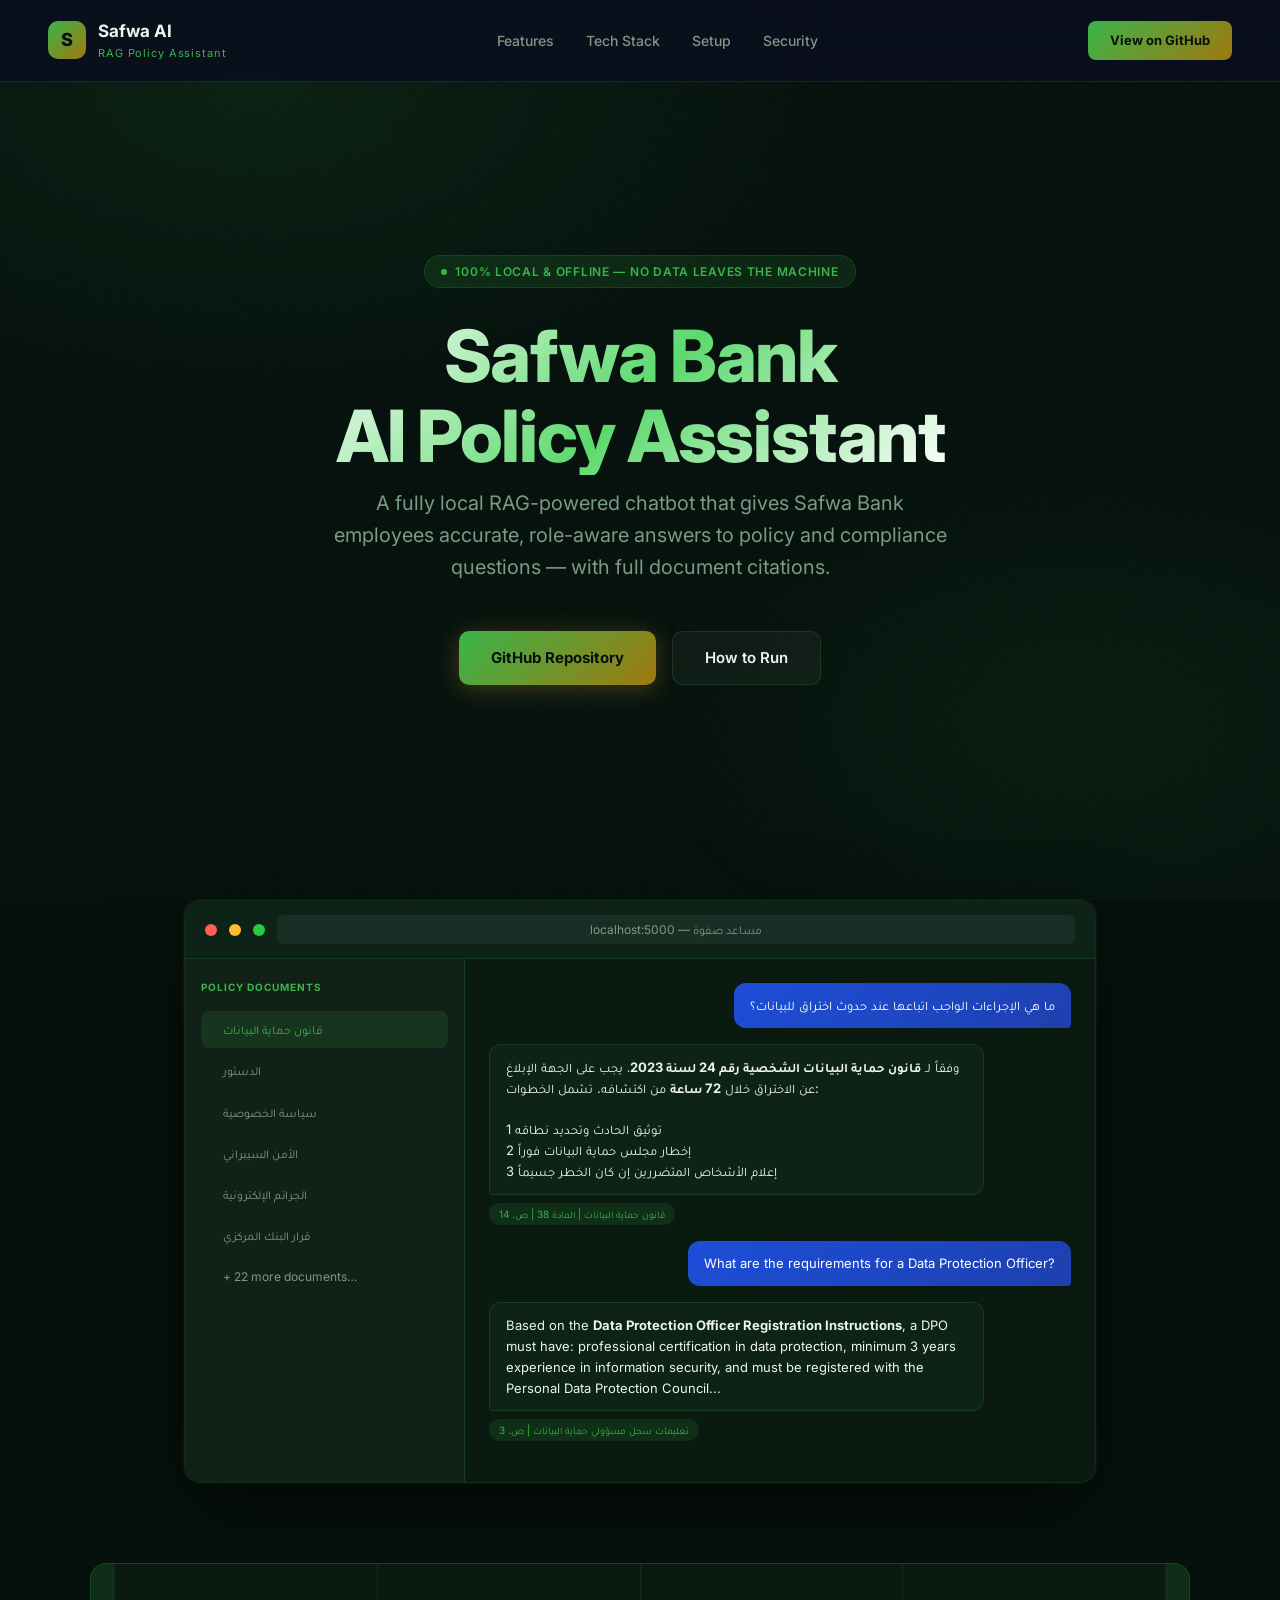
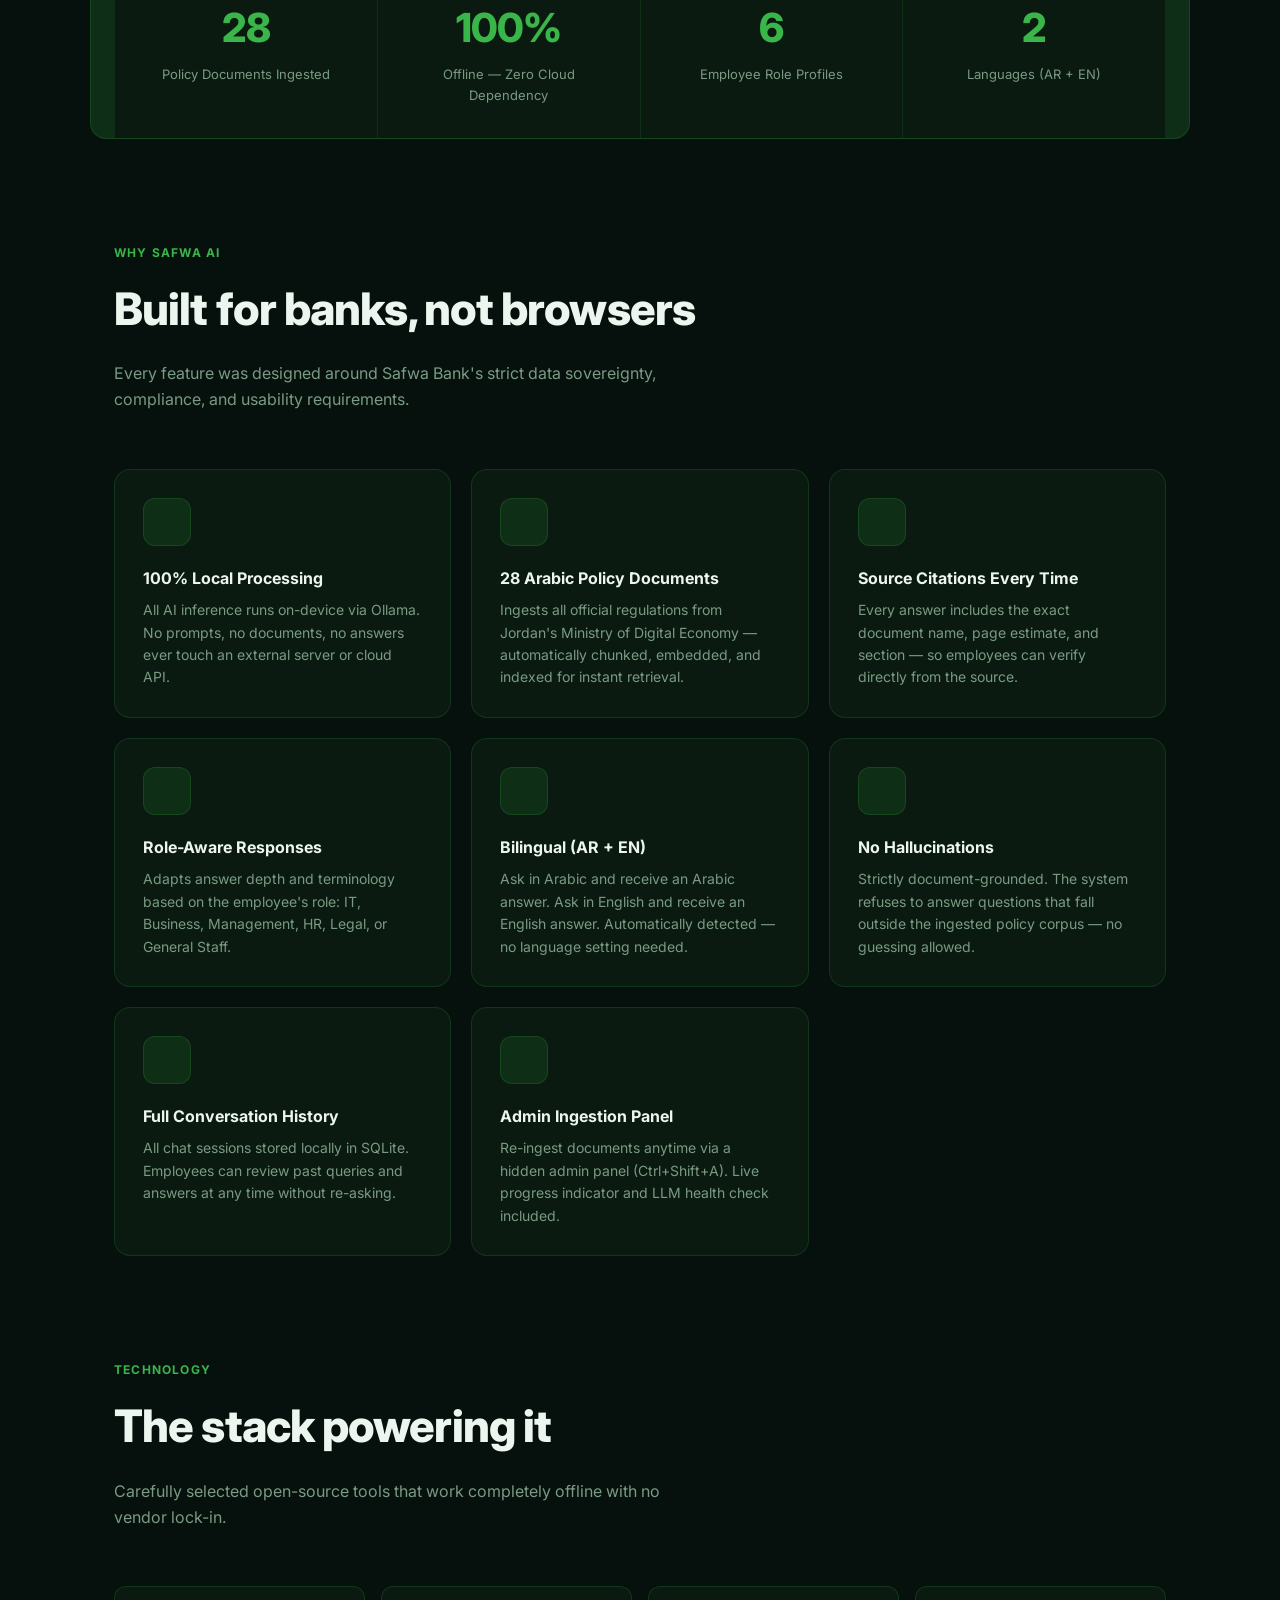
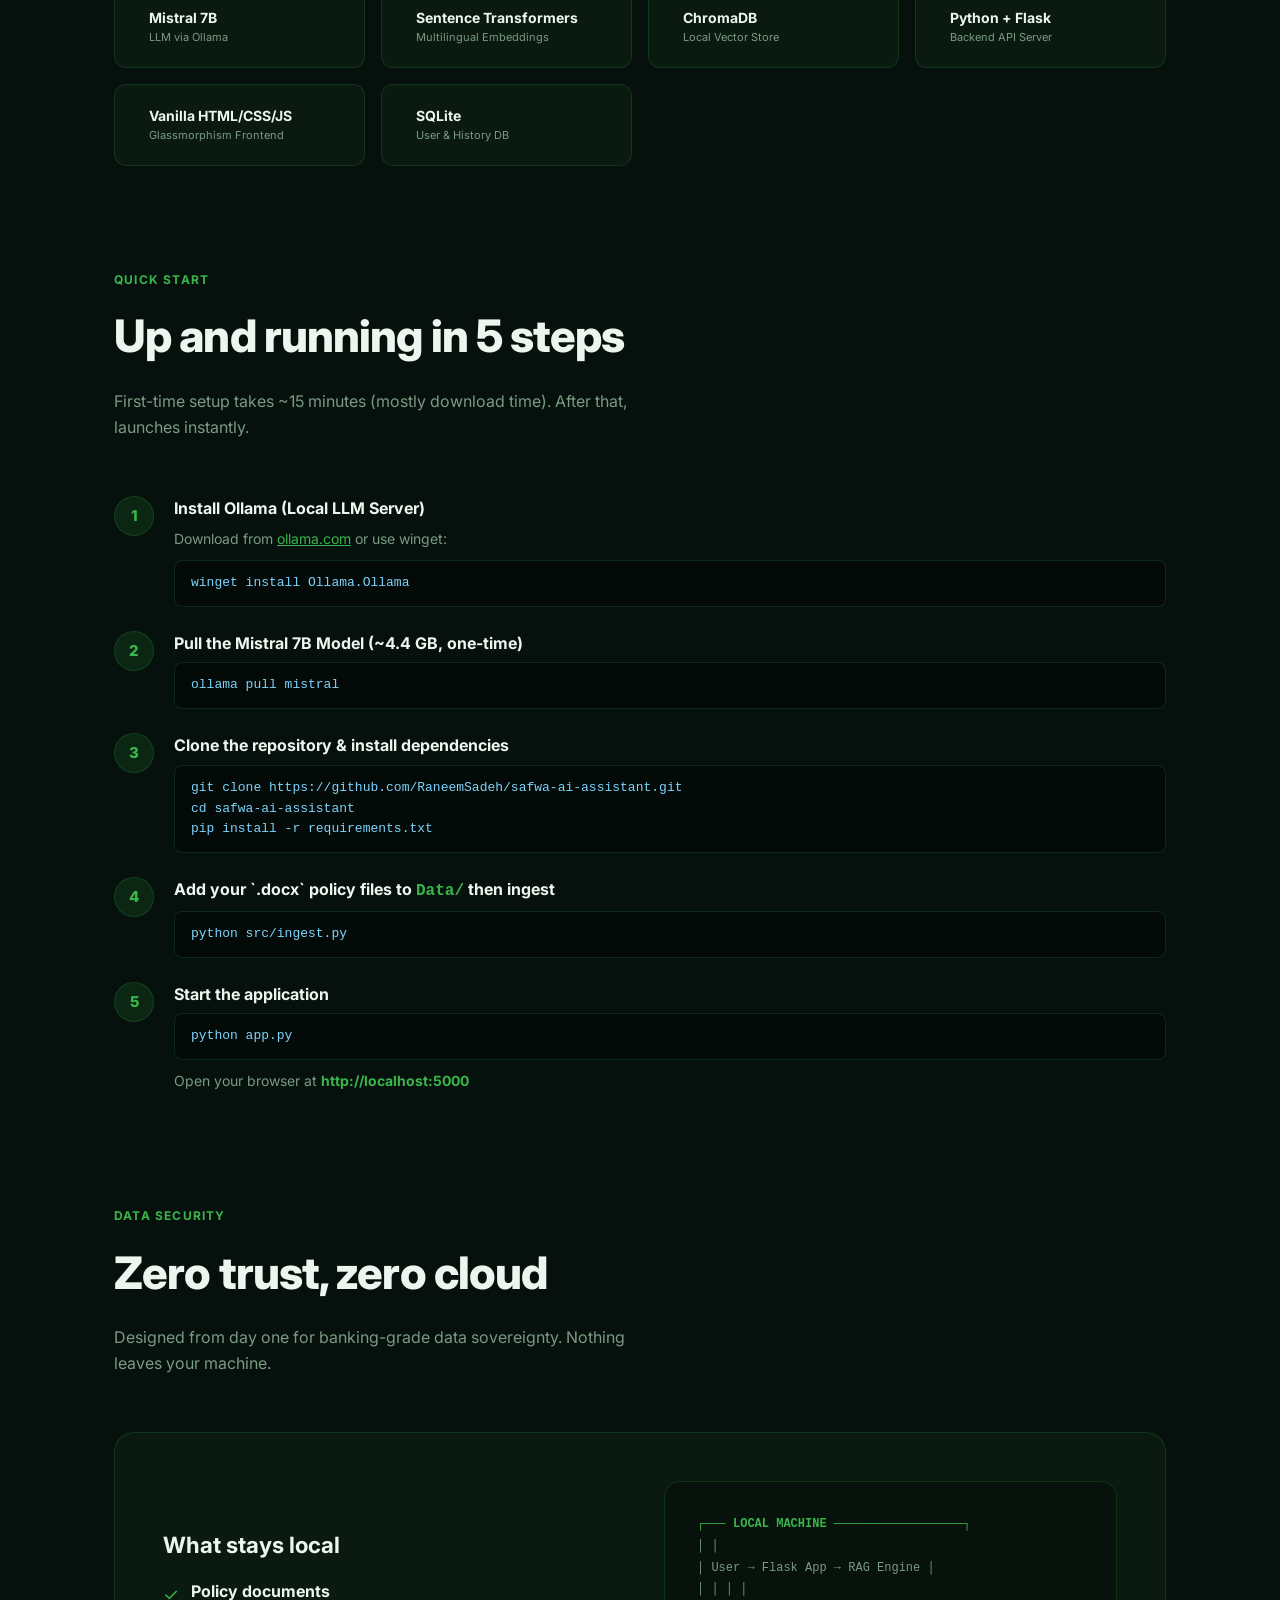
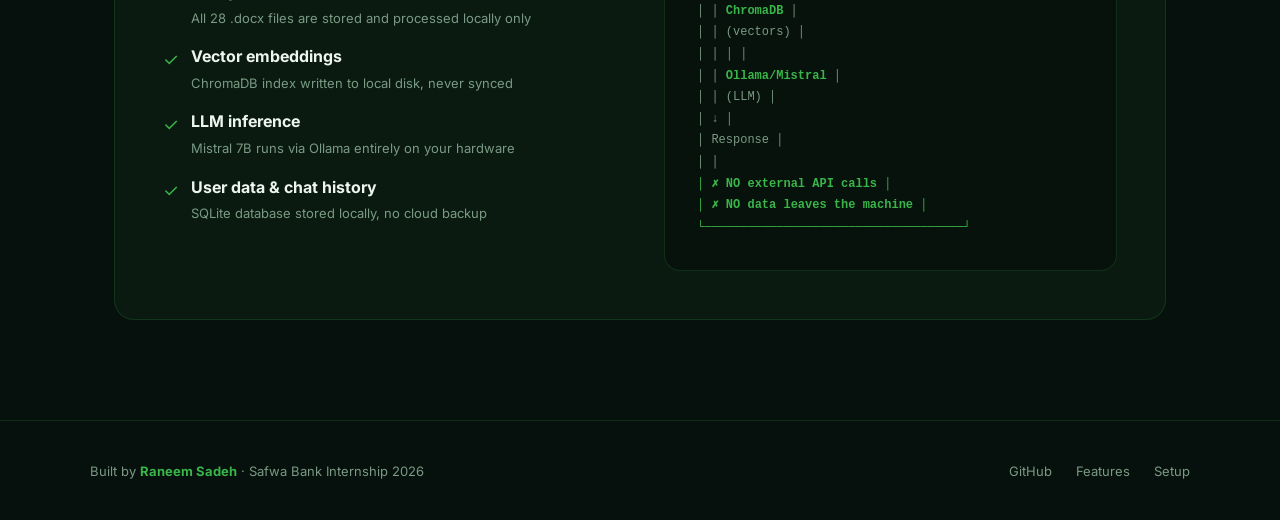
==== commit 0e028c9b: "style: format HTML and apply Safwa green color theme" ====
--- a/docs/index.html
+++ b/docs/index.html
@@ -1,32 +1,44 @@
 <!DOCTYPE html>
 <html lang="en" dir="ltr">
+
 <head>
   <meta charset="UTF-8" />
   <meta name="viewport" content="width=device-width, initial-scale=1.0" />
   <title>Safwa AI Assistant — RAG Policy Chatbot</title>
-  <meta name="description" content="A fully local, offline RAG-powered chatbot for Safwa Bank employees providing accurate, role-aware answers to policy questions with full source citations." />
+  <meta name="description"
+    content="A fully local, offline RAG-powered chatbot for Safwa Bank employees providing accurate, role-aware answers to policy questions with full source citations." />
   <link rel="preconnect" href="https://fonts.googleapis.com" />
-  <link href="https://fonts.googleapis.com/css2?family=Inter:wght@300;400;500;600;700;800&family=Tajawal:wght@300;400;500;700;800&display=swap" rel="stylesheet" />
+  <link
+    href="https://fonts.googleapis.com/css2?family=Inter:wght@300;400;500;600;700;800&family=Tajawal:wght@300;400;500;700;800&display=swap"
+    rel="stylesheet" />
   <style>
-    *, *::before, *::after { box-sizing: border-box; margin: 0; padding: 0; }
+    *,
+    *::before,
+    *::after {
+      box-sizing: border-box;
+      margin: 0;
+      padding: 0;
+    }
 
     :root {
-      --navy:      #06110d;
-      --navy-2:    #091a11;
-      --navy-3:    #0d2318;
+      --navy: #06110d;
+      --navy-2: #091a11;
+      --navy-3: #0d2318;
       --navy-card: #0a1a10;
-      --gold:      #3ab54a;
-      --gold-light:#5dd96e;
-      --gold-dim:  rgba(58,181,74,0.13);
-      --blue:      #27943f;
-      --blue-glow: rgba(39,148,63,0.22);
-      --text:      #edf5ef;
-      --muted:     #7a9a83;
-      --border:    rgba(58,181,74,0.18);
-      --glass:     rgba(255,255,255,0.04);
-    }
-
-    html { scroll-behavior: smooth; }
+      --gold: #3ab54a;
+      --gold-light: #5dd96e;
+      --gold-dim: rgba(58, 181, 74, 0.13);
+      --blue: #27943f;
+      --blue-glow: rgba(39, 148, 63, 0.22);
+      --text: #edf5ef;
+      --muted: #7a9a83;
+      --border: rgba(58, 181, 74, 0.18);
+      --glass: rgba(255, 255, 255, 0.04);
+    }
+
+    html {
+      scroll-behavior: smooth;
+    }
 
     body {
       font-family: 'Inter', 'Tajawal', sans-serif;
@@ -39,85 +51,149 @@
     /* ── Animated background ── */
     body::before {
       content: '';
-      position: fixed; inset: 0; z-index: 0;
+      position: fixed;
+      inset: 0;
+      z-index: 0;
       background:
-        radial-gradient(ellipse 80% 60% at 20% 10%, rgba(39,148,63,0.12) 0%, transparent 60%),
-        radial-gradient(ellipse 60% 50% at 85% 80%, rgba(58,181,74,0.07) 0%, transparent 60%);
+        radial-gradient(ellipse 80% 60% at 20% 10%, rgba(39, 148, 63, 0.12) 0%, transparent 60%),
+        radial-gradient(ellipse 60% 50% at 85% 80%, rgba(58, 181, 74, 0.07) 0%, transparent 60%);
       pointer-events: none;
     }
 
     .noise {
-      position: fixed; inset: 0; z-index: 0; opacity: 0.025;
+      position: fixed;
+      inset: 0;
+      z-index: 0;
+      opacity: 0.025;
       background-image: url("data:image/svg+xml,%3Csvg viewBox='0 0 256 256' xmlns='http://www.w3.org/2000/svg'%3E%3Cfilter id='noise'%3E%3CfeTurbulence type='fractalNoise' baseFrequency='0.9' numOctaves='4' stitchTiles='stitch'/%3E%3C/filter%3E%3Crect width='100%25' height='100%25' filter='url(%23noise)'/%3E%3C/svg%3E");
       pointer-events: none;
     }
 
     /* ── NAV ── */
     nav {
-      position: fixed; top: 0; width: 100%; z-index: 100;
+      position: fixed;
+      top: 0;
+      width: 100%;
+      z-index: 100;
       padding: 18px 48px;
-      display: flex; align-items: center; justify-content: space-between;
-      background: rgba(10,15,30,0.85);
+      display: flex;
+      align-items: center;
+      justify-content: space-between;
+      background: rgba(10, 15, 30, 0.85);
       backdrop-filter: blur(16px);
       border-bottom: 1px solid var(--border);
     }
 
     .nav-logo {
-      display: flex; align-items: center; gap: 12px;
+      display: flex;
+      align-items: center;
+      gap: 12px;
     }
 
     .nav-logo-icon {
-      width: 38px; height: 38px; border-radius: 10px;
+      width: 38px;
+      height: 38px;
+      border-radius: 10px;
       background: linear-gradient(135deg, var(--gold), #a07810);
-      display: flex; align-items: center; justify-content: center;
-      font-size: 18px; font-weight: 800; color: var(--navy);
-    }
-
-    .nav-logo-text { font-size: 17px; font-weight: 700; color: var(--text); }
-    .nav-logo-sub  { font-size: 11px; color: var(--gold); letter-spacing: 0.08em; }
-
-    .nav-links { display: flex; gap: 32px; list-style: none; }
+      display: flex;
+      align-items: center;
+      justify-content: center;
+      font-size: 18px;
+      font-weight: 800;
+      color: var(--navy);
+    }
+
+    .nav-logo-text {
+      font-size: 17px;
+      font-weight: 700;
+      color: var(--text);
+    }
+
+    .nav-logo-sub {
+      font-size: 11px;
+      color: var(--gold);
+      letter-spacing: 0.08em;
+    }
+
+    .nav-links {
+      display: flex;
+      gap: 32px;
+      list-style: none;
+    }
+
     .nav-links a {
-      color: var(--muted); text-decoration: none; font-size: 14px;
-      font-weight: 500; transition: color 0.2s;
-    }
-    .nav-links a:hover { color: var(--gold); }
+      color: var(--muted);
+      text-decoration: none;
+      font-size: 14px;
+      font-weight: 500;
+      transition: color 0.2s;
+    }
+
+    .nav-links a:hover {
+      color: var(--gold);
+    }
 
     .nav-cta {
-      padding: 9px 22px; border-radius: 8px;
+      padding: 9px 22px;
+      border-radius: 8px;
       background: linear-gradient(135deg, var(--gold), #a07810);
-      color: var(--navy); font-weight: 700; font-size: 13px;
-      text-decoration: none; transition: opacity 0.2s, transform 0.2s;
-    }
-    .nav-cta:hover { opacity: 0.9; transform: translateY(-1px); }
+      color: var(--navy);
+      font-weight: 700;
+      font-size: 13px;
+      text-decoration: none;
+      transition: opacity 0.2s, transform 0.2s;
+    }
+
+    .nav-cta:hover {
+      opacity: 0.9;
+      transform: translateY(-1px);
+    }
 
     /* ── HERO ── */
     .hero {
-      position: relative; z-index: 1;
+      position: relative;
+      z-index: 1;
       min-height: 100vh;
-      display: flex; align-items: center; justify-content: center;
+      display: flex;
+      align-items: center;
+      justify-content: center;
       padding: 120px 24px 80px;
       text-align: center;
     }
 
     .hero-badge {
-      display: inline-flex; align-items: center; gap: 8px;
-      padding: 6px 16px; border-radius: 100px;
-      background: var(--gold-dim); border: 1px solid var(--border);
-      font-size: 12px; font-weight: 600; color: var(--gold);
-      letter-spacing: 0.06em; text-transform: uppercase;
+      display: inline-flex;
+      align-items: center;
+      gap: 8px;
+      padding: 6px 16px;
+      border-radius: 100px;
+      background: var(--gold-dim);
+      border: 1px solid var(--border);
+      font-size: 12px;
+      font-weight: 600;
+      color: var(--gold);
+      letter-spacing: 0.06em;
+      text-transform: uppercase;
       margin-bottom: 28px;
       animation: fadeUp 0.6s ease both;
     }
 
-    .hero-badge span { width: 6px; height: 6px; border-radius: 50%; background: var(--gold); animation: pulse 2s infinite; }
+    .hero-badge span {
+      width: 6px;
+      height: 6px;
+      border-radius: 50%;
+      background: var(--gold);
+      animation: pulse 2s infinite;
+    }
 
     .hero h1 {
       font-size: clamp(2.4rem, 6vw, 4.5rem);
-      font-weight: 800; line-height: 1.1;
+      font-weight: 800;
+      line-height: 1.1;
       letter-spacing: -0.02em;
       background: linear-gradient(135deg, #fff 0%, var(--gold-light) 50%, #fff 100%);
-      -webkit-background-clip: text; background-clip: text;
+      -webkit-background-clip: text;
+      background-clip: text;
       -webkit-text-fill-color: transparent;
       animation: fadeUp 0.6s 0.1s ease both;
       margin-bottom: 12px;
@@ -125,622 +201,916 @@
 
     .hero-sub {
       font-size: clamp(1rem, 2vw, 1.25rem);
-      color: var(--muted); max-width: 620px; margin: 0 auto 48px;
+      color: var(--muted);
+      max-width: 620px;
+      margin: 0 auto 48px;
       animation: fadeUp 0.6s 0.2s ease both;
     }
 
     .hero-actions {
-      display: flex; gap: 16px; justify-content: center; flex-wrap: wrap;
+      display: flex;
+      gap: 16px;
+      justify-content: center;
+      flex-wrap: wrap;
       animation: fadeUp 0.6s 0.3s ease both;
     }
 
     .btn-primary {
-      padding: 14px 32px; border-radius: 10px;
+      padding: 14px 32px;
+      border-radius: 10px;
       background: linear-gradient(135deg, var(--gold), #a07810);
-      color: var(--navy); font-weight: 700; font-size: 15px;
-      text-decoration: none; display: flex; align-items: center; gap: 8px;
+      color: var(--navy);
+      font-weight: 700;
+      font-size: 15px;
+      text-decoration: none;
+      display: flex;
+      align-items: center;
+      gap: 8px;
       transition: transform 0.2s, box-shadow 0.2s;
-      box-shadow: 0 4px 24px rgba(201,162,39,0.3);
-    }
-    .btn-primary:hover { transform: translateY(-2px); box-shadow: 0 8px 32px rgba(201,162,39,0.45); }
+      box-shadow: 0 4px 24px rgba(201, 162, 39, 0.3);
+    }
+
+    .btn-primary:hover {
+      transform: translateY(-2px);
+      box-shadow: 0 8px 32px rgba(201, 162, 39, 0.45);
+    }
 
     .btn-secondary {
-      padding: 14px 32px; border-radius: 10px;
-      background: var(--glass); border: 1px solid var(--border);
-      color: var(--text); font-weight: 600; font-size: 15px;
-      text-decoration: none; display: flex; align-items: center; gap: 8px;
-      backdrop-filter: blur(8px); transition: background 0.2s, transform 0.2s;
-    }
-    .btn-secondary:hover { background: rgba(255,255,255,0.07); transform: translateY(-2px); }
+      padding: 14px 32px;
+      border-radius: 10px;
+      background: var(--glass);
+      border: 1px solid var(--border);
+      color: var(--text);
+      font-weight: 600;
+      font-size: 15px;
+      text-decoration: none;
+      display: flex;
+      align-items: center;
+      gap: 8px;
+      backdrop-filter: blur(8px);
+      transition: background 0.2s, transform 0.2s;
+    }
+
+    .btn-secondary:hover {
+      background: rgba(255, 255, 255, 0.07);
+      transform: translateY(-2px);
+    }
 
     /* ── DEMO WINDOW ── */
     .demo-wrapper {
-      position: relative; z-index: 1;
-      padding: 0 24px 80px; max-width: 960px; margin: 0 auto;
+      position: relative;
+      z-index: 1;
+      padding: 0 24px 80px;
+      max-width: 960px;
+      margin: 0 auto;
       animation: fadeUp 0.6s 0.4s ease both;
     }
 
     .demo-window {
-      border-radius: 16px; overflow: hidden;
+      border-radius: 16px;
+      overflow: hidden;
       border: 1px solid var(--border);
-      box-shadow: 0 32px 80px rgba(0,0,0,0.5), 0 0 0 1px rgba(255,255,255,0.04);
+      box-shadow: 0 32px 80px rgba(0, 0, 0, 0.5), 0 0 0 1px rgba(255, 255, 255, 0.04);
     }
 
     .demo-titlebar {
-      background: var(--navy-3); padding: 14px 20px;
-      display: flex; align-items: center; gap: 12px;
+      background: var(--navy-3);
+      padding: 14px 20px;
+      display: flex;
+      align-items: center;
+      gap: 12px;
       border-bottom: 1px solid var(--border);
     }
 
-    .dot { width: 12px; height: 12px; border-radius: 50%; }
-    .dot-r { background: #ff5f57; }
-    .dot-y { background: #ffbd2e; }
-    .dot-g { background: #28ca42; }
+    .dot {
+      width: 12px;
+      height: 12px;
+      border-radius: 50%;
+    }
+
+    .dot-r {
+      background: #ff5f57;
+    }
+
+    .dot-y {
+      background: #ffbd2e;
+    }
+
+    .dot-g {
+      background: #28ca42;
+    }
 
     .demo-url {
-      flex: 1; text-align: center;
-      background: rgba(255,255,255,0.05); border-radius: 6px;
-      padding: 5px 14px; font-size: 12px; color: var(--muted);
+      flex: 1;
+      text-align: center;
+      background: rgba(255, 255, 255, 0.05);
+      border-radius: 6px;
+      padding: 5px 14px;
+      font-size: 12px;
+      color: var(--muted);
     }
 
     .demo-body {
-      display: grid; grid-template-columns: 280px 1fr;
-      background: var(--navy-card); min-height: 420px;
+      display: grid;
+      grid-template-columns: 280px 1fr;
+      background: var(--navy-card);
+      min-height: 420px;
     }
 
     .demo-sidebar {
-      background: rgba(255,255,255,0.03);
+      background: rgba(255, 255, 255, 0.03);
       border-right: 1px solid var(--border);
       padding: 20px 16px;
     }
 
     .demo-sidebar-title {
-      font-size: 10px; font-weight: 700; letter-spacing: 0.1em;
-      text-transform: uppercase; color: var(--gold); margin-bottom: 16px;
+      font-size: 10px;
+      font-weight: 700;
+      letter-spacing: 0.1em;
+      text-transform: uppercase;
+      color: var(--gold);
+      margin-bottom: 16px;
     }
 
     .demo-doc-item {
-      display: flex; align-items: center; gap: 10px;
-      padding: 9px 12px; border-radius: 8px;
-      font-size: 12px; color: var(--muted); margin-bottom: 4px;
+      display: flex;
+      align-items: center;
+      gap: 10px;
+      padding: 9px 12px;
+      border-radius: 8px;
+      font-size: 12px;
+      color: var(--muted);
+      margin-bottom: 4px;
       transition: background 0.2s;
     }
-    .demo-doc-item:hover { background: rgba(255,255,255,0.04); }
-    .demo-doc-item.active { background: var(--gold-dim); color: var(--gold); }
-    .doc-icon { font-size: 14px; }
+
+    .demo-doc-item:hover {
+      background: rgba(255, 255, 255, 0.04);
+    }
+
+    .demo-doc-item.active {
+      background: var(--gold-dim);
+      color: var(--gold);
+    }
+
+    .doc-icon {
+      font-size: 14px;
+    }
 
     .demo-chat {
-      display: flex; flex-direction: column; padding: 24px;
+      display: flex;
+      flex-direction: column;
+      padding: 24px;
     }
 
     .chat-msg {
-      margin-bottom: 16px; max-width: 85%;
-    }
-    .chat-msg.bot { align-self: flex-start; }
-    .chat-msg.user { align-self: flex-end; }
+      margin-bottom: 16px;
+      max-width: 85%;
+    }
+
+    .chat-msg.bot {
+      align-self: flex-start;
+    }
+
+    .chat-msg.user {
+      align-self: flex-end;
+    }
 
     .chat-bubble {
-      padding: 12px 16px; border-radius: 12px; font-size: 13px; line-height: 1.6;
-    }
+      padding: 12px 16px;
+      border-radius: 12px;
+      font-size: 13px;
+      line-height: 1.6;
+    }
+
     .chat-msg.bot .chat-bubble {
-      background: var(--navy-3); border: 1px solid var(--border);
+      background: var(--navy-3);
+      border: 1px solid var(--border);
       border-bottom-left-radius: 4px;
     }
+
     .chat-msg.user .chat-bubble {
       background: linear-gradient(135deg, #1d4ed8, #1e40af);
-      border-bottom-right-radius: 4px; color: #fff;
+      border-bottom-right-radius: 4px;
+      color: #fff;
     }
 
     .chat-source {
-      display: inline-flex; align-items: center; gap: 5px;
-      margin-top: 8px; font-size: 10px; color: var(--gold);
-      background: var(--gold-dim); padding: 3px 10px; border-radius: 100px;
+      display: inline-flex;
+      align-items: center;
+      gap: 5px;
+      margin-top: 8px;
+      font-size: 10px;
+      color: var(--gold);
+      background: var(--gold-dim);
+      padding: 3px 10px;
+      border-radius: 100px;
     }
 
     /* ── STATS BAR ── */
     .stats-bar {
-      position: relative; z-index: 1;
-      max-width: 1100px; margin: 0 auto 100px;
+      position: relative;
+      z-index: 1;
+      max-width: 1100px;
+      margin: 0 auto 100px;
       padding: 0 24px;
-      display: grid; grid-template-columns: repeat(4, 1fr); gap: 1px;
-      background: var(--border); border-radius: 16px; overflow: hidden;
+      display: grid;
+      grid-template-columns: repeat(4, 1fr);
+      gap: 1px;
+      background: var(--border);
+      border-radius: 16px;
+      overflow: hidden;
       border: 1px solid var(--border);
     }
 
     .stat-item {
-      background: var(--navy-card); padding: 32px 24px; text-align: center;
-    }
+      background: var(--navy-card);
+      padding: 32px 24px;
+      text-align: center;
+    }
+
     .stat-num {
-      font-size: 2.5rem; font-weight: 800; color: var(--gold);
+      font-size: 2.5rem;
+      font-weight: 800;
+      color: var(--gold);
       letter-spacing: -0.02em;
     }
-    .stat-label { font-size: 13px; color: var(--muted); margin-top: 4px; }
+
+    .stat-label {
+      font-size: 13px;
+      color: var(--muted);
+      margin-top: 4px;
+    }
 
     /* ── SECTIONS ── */
-    section { position: relative; z-index: 1; }
+    section {
+      position: relative;
+      z-index: 1;
+    }
 
     .section-inner {
-      max-width: 1100px; margin: 0 auto; padding: 0 24px 100px;
+      max-width: 1100px;
+      margin: 0 auto;
+      padding: 0 24px 100px;
     }
 
     .section-tag {
-      display: inline-block; font-size: 12px; font-weight: 700;
-      color: var(--gold); letter-spacing: 0.1em; text-transform: uppercase;
+      display: inline-block;
+      font-size: 12px;
+      font-weight: 700;
+      color: var(--gold);
+      letter-spacing: 0.1em;
+      text-transform: uppercase;
       margin-bottom: 12px;
     }
 
     .section-title {
-      font-size: clamp(1.8rem, 4vw, 2.8rem); font-weight: 800;
-      letter-spacing: -0.02em; margin-bottom: 16px;
-    }
-
-    .section-desc { font-size: 16px; color: var(--muted); max-width: 560px; margin-bottom: 56px; }
+      font-size: clamp(1.8rem, 4vw, 2.8rem);
+      font-weight: 800;
+      letter-spacing: -0.02em;
+      margin-bottom: 16px;
+    }
+
+    .section-desc {
+      font-size: 16px;
+      color: var(--muted);
+      max-width: 560px;
+      margin-bottom: 56px;
+    }
 
     /* ── FEATURES GRID ── */
     .features-grid {
-      display: grid; grid-template-columns: repeat(auto-fill, minmax(320px, 1fr)); gap: 20px;
+      display: grid;
+      grid-template-columns: repeat(auto-fill, minmax(320px, 1fr));
+      gap: 20px;
     }
 
     .feature-card {
-      background: var(--navy-card); border: 1px solid var(--border);
-      border-radius: 16px; padding: 28px;
+      background: var(--navy-card);
+      border: 1px solid var(--border);
+      border-radius: 16px;
+      padding: 28px;
       transition: border-color 0.3s, transform 0.3s, box-shadow 0.3s;
-      position: relative; overflow: hidden;
+      position: relative;
+      overflow: hidden;
     }
 
     .feature-card::before {
-      content: ''; position: absolute; inset: 0;
-      background: radial-gradient(ellipse 60% 40% at 50% 0%, rgba(201,162,39,0.06), transparent);
-      opacity: 0; transition: opacity 0.3s;
+      content: '';
+      position: absolute;
+      inset: 0;
+      background: radial-gradient(ellipse 60% 40% at 50% 0%, rgba(201, 162, 39, 0.06), transparent);
+      opacity: 0;
+      transition: opacity 0.3s;
     }
 
     .feature-card:hover {
-      border-color: rgba(201,162,39,0.4);
+      border-color: rgba(201, 162, 39, 0.4);
       transform: translateY(-4px);
-      box-shadow: 0 16px 48px rgba(0,0,0,0.3);
-    }
-    .feature-card:hover::before { opacity: 1; }
+      box-shadow: 0 16px 48px rgba(0, 0, 0, 0.3);
+    }
+
+    .feature-card:hover::before {
+      opacity: 1;
+    }
 
     .feature-icon {
-      width: 48px; height: 48px; border-radius: 12px;
-      background: var(--gold-dim); border: 1px solid var(--border);
-      display: flex; align-items: center; justify-content: center;
-      font-size: 22px; margin-bottom: 20px;
-    }
-
-    .feature-title { font-size: 16px; font-weight: 700; margin-bottom: 8px; }
-    .feature-desc  { font-size: 14px; color: var(--muted); line-height: 1.6; }
+      width: 48px;
+      height: 48px;
+      border-radius: 12px;
+      background: var(--gold-dim);
+      border: 1px solid var(--border);
+      display: flex;
+      align-items: center;
+      justify-content: center;
+      font-size: 22px;
+      margin-bottom: 20px;
+    }
+
+    .feature-title {
+      font-size: 16px;
+      font-weight: 700;
+      margin-bottom: 8px;
+    }
+
+    .feature-desc {
+      font-size: 14px;
+      color: var(--muted);
+      line-height: 1.6;
+    }
 
     /* ── TECH STACK ── */
     .tech-grid {
-      display: grid; grid-template-columns: repeat(auto-fill, minmax(200px, 1fr)); gap: 16px;
+      display: grid;
+      grid-template-columns: repeat(auto-fill, minmax(200px, 1fr));
+      gap: 16px;
     }
 
     .tech-card {
-      background: var(--navy-card); border: 1px solid var(--border);
-      border-radius: 12px; padding: 20px;
-      display: flex; align-items: center; gap: 14px;
+      background: var(--navy-card);
+      border: 1px solid var(--border);
+      border-radius: 12px;
+      padding: 20px;
+      display: flex;
+      align-items: center;
+      gap: 14px;
       transition: border-color 0.2s, transform 0.2s;
     }
-    .tech-card:hover { border-color: rgba(201,162,39,0.35); transform: translateY(-2px); }
-    .tech-icon { font-size: 28px; }
-    .tech-name  { font-size: 14px; font-weight: 700; }
-    .tech-role  { font-size: 11px; color: var(--muted); }
+
+    .tech-card:hover {
+      border-color: rgba(201, 162, 39, 0.35);
+      transform: translateY(-2px);
+    }
+
+    .tech-icon {
+      font-size: 28px;
+    }
+
+    .tech-name {
+      font-size: 14px;
+      font-weight: 700;
+    }
+
+    .tech-role {
+      font-size: 11px;
+      color: var(--muted);
+    }
 
     /* ── SETUP STEPS ── */
-    .steps-list { display: flex; flex-direction: column; gap: 24px; }
+    .steps-list {
+      display: flex;
+      flex-direction: column;
+      gap: 24px;
+    }
 
     .step {
-      display: flex; gap: 20px; align-items: flex-start;
+      display: flex;
+      gap: 20px;
+      align-items: flex-start;
     }
 
     .step-num {
-      width: 40px; height: 40px; border-radius: 50%; flex-shrink: 0;
-      background: var(--gold-dim); border: 1px solid var(--border);
-      display: flex; align-items: center; justify-content: center;
-      font-weight: 800; font-size: 15px; color: var(--gold);
-    }
-
-    .step-body { flex: 1; }
-    .step-title { font-size: 16px; font-weight: 700; margin-bottom: 6px; }
-    .step-desc  { font-size: 14px; color: var(--muted); margin-bottom: 10px; }
+      width: 40px;
+      height: 40px;
+      border-radius: 50%;
+      flex-shrink: 0;
+      background: var(--gold-dim);
+      border: 1px solid var(--border);
+      display: flex;
+      align-items: center;
+      justify-content: center;
+      font-weight: 800;
+      font-size: 15px;
+      color: var(--gold);
+    }
+
+    .step-body {
+      flex: 1;
+    }
+
+    .step-title {
+      font-size: 16px;
+      font-weight: 700;
+      margin-bottom: 6px;
+    }
+
+    .step-desc {
+      font-size: 14px;
+      color: var(--muted);
+      margin-bottom: 10px;
+    }
 
     .code-block {
-      background: rgba(0,0,0,0.4); border: 1px solid var(--border);
-      border-radius: 8px; padding: 12px 16px;
-      font-family: 'Courier New', monospace; font-size: 13px;
-      color: #7dd3fc; overflow-x: auto;
+      background: rgba(0, 0, 0, 0.4);
+      border: 1px solid var(--border);
+      border-radius: 8px;
+      padding: 12px 16px;
+      font-family: 'Courier New', monospace;
+      font-size: 13px;
+      color: #7dd3fc;
+      overflow-x: auto;
     }
 
     /* ── SECURITY SECTION ── */
     .security-box {
-      background: var(--navy-card); border: 1px solid var(--border);
-      border-radius: 20px; padding: 48px;
-      display: grid; grid-template-columns: 1fr 1fr; gap: 48px; align-items: center;
+      background: var(--navy-card);
+      border: 1px solid var(--border);
+      border-radius: 20px;
+      padding: 48px;
+      display: grid;
+      grid-template-columns: 1fr 1fr;
+      gap: 48px;
+      align-items: center;
     }
 
     .security-diagram {
-      background: rgba(0,0,0,0.3); border: 1px solid var(--border);
-      border-radius: 16px; padding: 32px; font-family: monospace;
-      font-size: 12px; color: var(--muted); line-height: 1.8;
-    }
-
-    .diagram-highlight { color: var(--gold); font-weight: 700; }
+      background: rgba(0, 0, 0, 0.3);
+      border: 1px solid var(--border);
+      border-radius: 16px;
+      padding: 32px;
+      font-family: monospace;
+      font-size: 12px;
+      color: var(--muted);
+      line-height: 1.8;
+    }
+
+    .diagram-highlight {
+      color: var(--gold);
+      font-weight: 700;
+    }
 
     /* ── FOOTER ── */
     footer {
-      position: relative; z-index: 1;
+      position: relative;
+      z-index: 1;
       border-top: 1px solid var(--border);
       padding: 40px 24px;
     }
 
     .footer-inner {
-      max-width: 1100px; margin: 0 auto;
-      display: flex; align-items: center; justify-content: space-between; flex-wrap: wrap; gap: 16px;
-    }
-
-    .footer-copy { font-size: 13px; color: var(--muted); }
-    .footer-links { display: flex; gap: 24px; }
-    .footer-links a { font-size: 13px; color: var(--muted); text-decoration: none; transition: color 0.2s; }
-    .footer-links a:hover { color: var(--gold); }
+      max-width: 1100px;
+      margin: 0 auto;
+      display: flex;
+      align-items: center;
+      justify-content: space-between;
+      flex-wrap: wrap;
+      gap: 16px;
+    }
+
+    .footer-copy {
+      font-size: 13px;
+      color: var(--muted);
+    }
+
+    .footer-links {
+      display: flex;
+      gap: 24px;
+    }
+
+    .footer-links a {
+      font-size: 13px;
+      color: var(--muted);
+      text-decoration: none;
+      transition: color 0.2s;
+    }
+
+    .footer-links a:hover {
+      color: var(--gold);
+    }
 
     /* ── ANIMATIONS ── */
     @keyframes fadeUp {
-      from { opacity: 0; transform: translateY(20px); }
-      to   { opacity: 1; transform: translateY(0); }
+      from {
+        opacity: 0;
+        transform: translateY(20px);
+      }
+
+      to {
+        opacity: 1;
+        transform: translateY(0);
+      }
     }
 
     @keyframes pulse {
-      0%, 100% { opacity: 1; }
-      50%       { opacity: 0.4; }
+
+      0%,
+      100% {
+        opacity: 1;
+      }
+
+      50% {
+        opacity: 0.4;
+      }
     }
 
     /* ── RESPONSIVE ── */
     @media (max-width: 768px) {
-      nav { padding: 14px 20px; }
-      .nav-links { display: none; }
-      .stats-bar { grid-template-columns: repeat(2, 1fr); }
-      .demo-body { grid-template-columns: 1fr; }
-      .demo-sidebar { display: none; }
-      .security-box { grid-template-columns: 1fr; }
+      nav {
+        padding: 14px 20px;
+      }
+
+      .nav-links {
+        display: none;
+      }
+
+      .stats-bar {
+        grid-template-columns: repeat(2, 1fr);
+      }
+
+      .demo-body {
+        grid-template-columns: 1fr;
+      }
+
+      .demo-sidebar {
+        display: none;
+      }
+
+      .security-box {
+        grid-template-columns: 1fr;
+      }
     }
   </style>
 </head>
+
 <body>
 
-<div class="noise"></div>
-
-<!-- NAV -->
-<nav>
-  <div class="nav-logo">
-    <div class="nav-logo-icon">S</div>
+  <div class="noise"></div>
+
+  <!-- NAV -->
+  <nav>
+    <div class="nav-logo">
+      <div class="nav-logo-icon">S</div>
+      <div>
+        <div class="nav-logo-text">Safwa AI</div>
+        <div class="nav-logo-sub">RAG Policy Assistant</div>
+      </div>
+    </div>
+    <ul class="nav-links">
+      <li><a href="#features">Features</a></li>
+      <li><a href="#tech">Tech Stack</a></li>
+      <li><a href="#setup">Setup</a></li>
+      <li><a href="#security">Security</a></li>
+    </ul>
+    <a href="https://github.com/RaneemSadeh/safwa-ai-assistant" target="_blank" class="nav-cta">
+      View on GitHub
+    </a>
+  </nav>
+
+  <!-- HERO -->
+  <div class="hero">
     <div>
-      <div class="nav-logo-text">Safwa AI</div>
-      <div class="nav-logo-sub">RAG Policy Assistant</div>
-    </div>
-  </div>
-  <ul class="nav-links">
-    <li><a href="#features">Features</a></li>
-    <li><a href="#tech">Tech Stack</a></li>
-    <li><a href="#setup">Setup</a></li>
-    <li><a href="#security">Security</a></li>
-  </ul>
-  <a href="https://github.com/RaneemSadeh/safwa-ai-assistant" target="_blank" class="nav-cta">
-     View on GitHub
-  </a>
-</nav>
-
-<!-- HERO -->
-<div class="hero">
-  <div>
-    <div class="hero-badge"><span></span> 100% Local & Offline — No Data Leaves the Machine</div>
-    <h1>Safwa Bank<br/>AI Policy Assistant</h1>
-    <p class="hero-sub">
-      A fully local RAG-powered chatbot that gives Safwa Bank employees accurate, role-aware answers to policy and compliance questions — with full document citations.
-    </p>
-    <div class="hero-actions">
-      <a href="https://github.com/RaneemSadeh/safwa-ai-assistant" target="_blank" class="btn-primary">
-         GitHub Repository
-      </a>
-      <a href="#setup" class="btn-secondary">
-         How to Run
-      </a>
-    </div>
-  </div>
-</div>
-
-<!-- DEMO WINDOW -->
-<div class="demo-wrapper">
-  <div class="demo-window">
-    <div class="demo-titlebar">
-      <div class="dot dot-r"></div>
-      <div class="dot dot-y"></div>
-      <div class="dot dot-g"></div>
-      <div class="demo-url">localhost:5000 — مساعد صفوة</div>
-    </div>
-    <div class="demo-body">
-      <div class="demo-sidebar">
-        <div class="demo-sidebar-title"> Policy Documents</div>
-        <div class="demo-doc-item active"><span class="doc-icon"></span> قانون حماية البيانات</div>
-        <div class="demo-doc-item"><span class="doc-icon"></span> الدستور</div>
-        <div class="demo-doc-item"><span class="doc-icon"></span> سياسة الخصوصية</div>
-        <div class="demo-doc-item"><span class="doc-icon"></span> الأمن السيبراني</div>
-        <div class="demo-doc-item"><span class="doc-icon"></span> الجرائم الإلكترونية</div>
-        <div class="demo-doc-item"><span class="doc-icon"></span> قرار البنك المركزي</div>
-        <div class="demo-doc-item"><span class="doc-icon"></span> + 22 more documents…</div>
-      </div>
-      <div class="demo-chat">
-        <div class="chat-msg user">
-          <div class="chat-bubble">
-            ما هي الإجراءات الواجب اتباعها عند حدوث اختراق للبيانات؟
-          </div>
-        </div>
-        <div class="chat-msg bot">
-          <div class="chat-bubble">
-            وفقاً لـ <strong>قانون حماية البيانات الشخصية رقم 24 لسنة 2023</strong>، يجب على الجهة الإبلاغ عن الاختراق خلال <strong>72 ساعة</strong> من اكتشافه. تشمل الخطوات:
-            <br/><br/>
-            1️ توثيق الحادث وتحديد نطاقه<br/>
-            2️ إخطار مجلس حماية البيانات فوراً<br/>
-            3️ إعلام الأشخاص المتضررين إن كان الخطر جسيماً
-          </div>
-          <div>
-            <span class="chat-source"> قانون حماية البيانات | المادة 38 | ص. 14</span>
-          </div>
-        </div>
-        <div class="chat-msg user">
-          <div class="chat-bubble">What are the requirements for a Data Protection Officer?</div>
-        </div>
-        <div class="chat-msg bot">
-          <div class="chat-bubble">
-            Based on the <strong>Data Protection Officer Registration Instructions</strong>, a DPO must have: professional certification in data protection, minimum 3 years experience in information security, and must be registered with the Personal Data Protection Council...
-          </div>
-          <div>
-            <span class="chat-source"> تعليمات سجل مسؤولي حماية البيانات | ص. 3</span>
-          </div>
-        </div>
+      <div class="hero-badge"><span></span> 100% Local & Offline — No Data Leaves the Machine</div>
+      <h1>Safwa Bank<br />AI Policy Assistant</h1>
+      <p class="hero-sub">
+        A fully local RAG-powered chatbot that gives Safwa Bank employees accurate, role-aware answers to policy and
+        compliance questions — with full document citations.
+      </p>
+      <div class="hero-actions">
+        <a href="https://github.com/RaneemSadeh/safwa-ai-assistant" target="_blank" class="btn-primary">
+          GitHub Repository
+        </a>
+        <a href="#setup" class="btn-secondary">
+          How to Run
+        </a>
       </div>
     </div>
   </div>
-</div>
-
-<!-- STATS -->
-<div class="stats-bar">
-  <div class="stat-item">
-    <div class="stat-num">28</div>
-    <div class="stat-label">Policy Documents Ingested</div>
-  </div>
-  <div class="stat-item">
-    <div class="stat-num">100%</div>
-    <div class="stat-label">Offline — Zero Cloud Dependency</div>
-  </div>
-  <div class="stat-item">
-    <div class="stat-num">6</div>
-    <div class="stat-label">Employee Role Profiles</div>
-  </div>
-  <div class="stat-item">
-    <div class="stat-num">2</div>
-    <div class="stat-label">Languages (AR + EN)</div>
-  </div>
-</div>
-
-<!-- FEATURES -->
-<section id="features">
-  <div class="section-inner">
-    <span class="section-tag">Why Safwa AI</span>
-    <h2 class="section-title">Built for banks, not browsers</h2>
-    <p class="section-desc">Every feature was designed around Safwa Bank's strict data sovereignty, compliance, and usability requirements.</p>
-
-    <div class="features-grid">
-      <div class="feature-card">
-        <div class="feature-icon"></div>
-        <div class="feature-title">100% Local Processing</div>
-        <div class="feature-desc">All AI inference runs on-device via Ollama. No prompts, no documents, no answers ever touch an external server or cloud API.</div>
+
+  <!-- DEMO WINDOW -->
+  <div class="demo-wrapper">
+    <div class="demo-window">
+      <div class="demo-titlebar">
+        <div class="dot dot-r"></div>
+        <div class="dot dot-y"></div>
+        <div class="dot dot-g"></div>
+        <div class="demo-url">localhost:5000 — مساعد صفوة</div>
       </div>
-      <div class="feature-card">
-        <div class="feature-icon"></div>
-        <div class="feature-title">28 Arabic Policy Documents</div>
-        <div class="feature-desc">Ingests all official regulations from Jordan's Ministry of Digital Economy — automatically chunked, embedded, and indexed for instant retrieval.</div>
-      </div>
-      <div class="feature-card">
-        <div class="feature-icon"></div>
-        <div class="feature-title">Source Citations Every Time</div>
-        <div class="feature-desc">Every answer includes the exact document name, page estimate, and section — so employees can verify directly from the source.</div>
-      </div>
-      <div class="feature-card">
-        <div class="feature-icon"></div>
-        <div class="feature-title">Role-Aware Responses</div>
-        <div class="feature-desc">Adapts answer depth and terminology based on the employee's role: IT, Business, Management, HR, Legal, or General Staff.</div>
-      </div>
-      <div class="feature-card">
-        <div class="feature-icon"></div>
-        <div class="feature-title">Bilingual (AR + EN)</div>
-        <div class="feature-desc">Ask in Arabic and receive an Arabic answer. Ask in English and receive an English answer. Automatically detected — no language setting needed.</div>
-      </div>
-      <div class="feature-card">
-        <div class="feature-icon"></div>
-        <div class="feature-title">No Hallucinations</div>
-        <div class="feature-desc">Strictly document-grounded. The system refuses to answer questions that fall outside the ingested policy corpus — no guessing allowed.</div>
-      </div>
-      <div class="feature-card">
-        <div class="feature-icon"></div>
-        <div class="feature-title">Full Conversation History</div>
-        <div class="feature-desc">All chat sessions stored locally in SQLite. Employees can review past queries and answers at any time without re-asking.</div>
-      </div>
-      <div class="feature-card">
-        <div class="feature-icon">⚙️</div>
-        <div class="feature-title">Admin Ingestion Panel</div>
-        <div class="feature-desc">Re-ingest documents anytime via a hidden admin panel (Ctrl+Shift+A). Live progress indicator and LLM health check included.</div>
+      <div class="demo-body">
+        <div class="demo-sidebar">
+          <div class="demo-sidebar-title"> Policy Documents</div>
+          <div class="demo-doc-item active"><span class="doc-icon"></span> قانون حماية البيانات</div>
+          <div class="demo-doc-item"><span class="doc-icon"></span> الدستور</div>
+          <div class="demo-doc-item"><span class="doc-icon"></span> سياسة الخصوصية</div>
+          <div class="demo-doc-item"><span class="doc-icon"></span> الأمن السيبراني</div>
+          <div class="demo-doc-item"><span class="doc-icon"></span> الجرائم الإلكترونية</div>
+          <div class="demo-doc-item"><span class="doc-icon"></span> قرار البنك المركزي</div>
+          <div class="demo-doc-item"><span class="doc-icon"></span> + 22 more documents…</div>
+        </div>
+        <div class="demo-chat">
+          <div class="chat-msg user">
+            <div class="chat-bubble">
+              ما هي الإجراءات الواجب اتباعها عند حدوث اختراق للبيانات؟
+            </div>
+          </div>
+          <div class="chat-msg bot">
+            <div class="chat-bubble">
+              وفقاً لـ <strong>قانون حماية البيانات الشخصية رقم 24 لسنة 2023</strong>، يجب على الجهة الإبلاغ عن الاختراق
+              خلال <strong>72 ساعة</strong> من اكتشافه. تشمل الخطوات:
+              <br /><br />
+              1️ توثيق الحادث وتحديد نطاقه<br />
+              2️ إخطار مجلس حماية البيانات فوراً<br />
+              3️ إعلام الأشخاص المتضررين إن كان الخطر جسيماً
+            </div>
+            <div>
+              <span class="chat-source"> قانون حماية البيانات | المادة 38 | ص. 14</span>
+            </div>
+          </div>
+          <div class="chat-msg user">
+            <div class="chat-bubble">What are the requirements for a Data Protection Officer?</div>
+          </div>
+          <div class="chat-msg bot">
+            <div class="chat-bubble">
+              Based on the <strong>Data Protection Officer Registration Instructions</strong>, a DPO must have:
+              professional certification in data protection, minimum 3 years experience in information security, and
+              must be registered with the Personal Data Protection Council...
+            </div>
+            <div>
+              <span class="chat-source"> تعليمات سجل مسؤولي حماية البيانات | ص. 3</span>
+            </div>
+          </div>
+        </div>
       </div>
     </div>
   </div>
-</section>
-
-<!-- TECH STACK -->
-<section id="tech">
-  <div class="section-inner">
-    <span class="section-tag">Technology</span>
-    <h2 class="section-title">The stack powering it</h2>
-    <p class="section-desc">Carefully selected open-source tools that work completely offline with no vendor lock-in.</p>
-
-    <div class="tech-grid">
-      <div class="tech-card">
-        <div class="tech-icon">🧠</div>
-        <div>
-          <div class="tech-name">Mistral 7B</div>
-          <div class="tech-role">LLM via Ollama</div>
-        </div>
-      </div>
-      <div class="tech-card">
-        <div class="tech-icon">🔢</div>
-        <div>
-          <div class="tech-name">Sentence Transformers</div>
-          <div class="tech-role">Multilingual Embeddings</div>
-        </div>
-      </div>
-      <div class="tech-card">
-        <div class="tech-icon">🗃️</div>
-        <div>
-          <div class="tech-name">ChromaDB</div>
-          <div class="tech-role">Local Vector Store</div>
-        </div>
-      </div>
-      <div class="tech-card">
-        <div class="tech-icon">🐍</div>
-        <div>
-          <div class="tech-name">Python + Flask</div>
-          <div class="tech-role">Backend API Server</div>
-        </div>
-      </div>
-      <div class="tech-card">
-        <div class="tech-icon">🎨</div>
-        <div>
-          <div class="tech-name">Vanilla HTML/CSS/JS</div>
-          <div class="tech-role">Glassmorphism Frontend</div>
-        </div>
-      </div>
-      <div class="tech-card">
-        <div class="tech-icon">🗄️</div>
-        <div>
-          <div class="tech-name">SQLite</div>
-          <div class="tech-role">User & History DB</div>
+
+  <!-- STATS -->
+  <div class="stats-bar">
+    <div class="stat-item">
+      <div class="stat-num">28</div>
+      <div class="stat-label">Policy Documents Ingested</div>
+    </div>
+    <div class="stat-item">
+      <div class="stat-num">100%</div>
+      <div class="stat-label">Offline — Zero Cloud Dependency</div>
+    </div>
+    <div class="stat-item">
+      <div class="stat-num">6</div>
+      <div class="stat-label">Employee Role Profiles</div>
+    </div>
+    <div class="stat-item">
+      <div class="stat-num">2</div>
+      <div class="stat-label">Languages (AR + EN)</div>
+    </div>
+  </div>
+
+  <!-- FEATURES -->
+  <section id="features">
+    <div class="section-inner">
+      <span class="section-tag">Why Safwa AI</span>
+      <h2 class="section-title">Built for banks, not browsers</h2>
+      <p class="section-desc">Every feature was designed around Safwa Bank's strict data sovereignty, compliance, and
+        usability requirements.</p>
+
+      <div class="features-grid">
+        <div class="feature-card">
+          <div class="feature-icon"></div>
+          <div class="feature-title">100% Local Processing</div>
+          <div class="feature-desc">All AI inference runs on-device via Ollama. No prompts, no documents, no answers
+            ever touch an external server or cloud API.</div>
+        </div>
+        <div class="feature-card">
+          <div class="feature-icon"></div>
+          <div class="feature-title">28 Arabic Policy Documents</div>
+          <div class="feature-desc">Ingests all official regulations from Jordan's Ministry of Digital Economy —
+            automatically chunked, embedded, and indexed for instant retrieval.</div>
+        </div>
+        <div class="feature-card">
+          <div class="feature-icon"></div>
+          <div class="feature-title">Source Citations Every Time</div>
+          <div class="feature-desc">Every answer includes the exact document name, page estimate, and section — so
+            employees can verify directly from the source.</div>
+        </div>
+        <div class="feature-card">
+          <div class="feature-icon"></div>
+          <div class="feature-title">Role-Aware Responses</div>
+          <div class="feature-desc">Adapts answer depth and terminology based on the employee's role: IT, Business,
+            Management, HR, Legal, or General Staff.</div>
+        </div>
+        <div class="feature-card">
+          <div class="feature-icon"></div>
+          <div class="feature-title">Bilingual (AR + EN)</div>
+          <div class="feature-desc">Ask in Arabic and receive an Arabic answer. Ask in English and receive an English
+            answer. Automatically detected — no language setting needed.</div>
+        </div>
+        <div class="feature-card">
+          <div class="feature-icon"></div>
+          <div class="feature-title">No Hallucinations</div>
+          <div class="feature-desc">Strictly document-grounded. The system refuses to answer questions that fall outside
+            the ingested policy corpus — no guessing allowed.</div>
+        </div>
+        <div class="feature-card">
+          <div class="feature-icon"></div>
+          <div class="feature-title">Full Conversation History</div>
+          <div class="feature-desc">All chat sessions stored locally in SQLite. Employees can review past queries and
+            answers at any time without re-asking.</div>
+        </div>
+        <div class="feature-card">
+          <div class="feature-icon"></div>
+          <div class="feature-title">Admin Ingestion Panel</div>
+          <div class="feature-desc">Re-ingest documents anytime via a hidden admin panel (Ctrl+Shift+A). Live progress
+            indicator and LLM health check included.</div>
         </div>
       </div>
     </div>
-  </div>
-</section>
-
-<!-- SETUP -->
-<section id="setup">
-  <div class="section-inner">
-    <span class="section-tag">Quick Start</span>
-    <h2 class="section-title">Up and running in 5 steps</h2>
-    <p class="section-desc">First-time setup takes ~15 minutes (mostly download time). After that, launches instantly.</p>
-
-    <div class="steps-list">
-      <div class="step">
-        <div class="step-num">1</div>
-        <div class="step-body">
-          <div class="step-title">Install Ollama (Local LLM Server)</div>
-          <div class="step-desc">Download from <a href="https://ollama.com" style="color:var(--gold)">ollama.com</a> or use winget:</div>
-          <div class="code-block">winget install Ollama.Ollama</div>
-        </div>
-      </div>
-      <div class="step">
-        <div class="step-num">2</div>
-        <div class="step-body">
-          <div class="step-title">Pull the Mistral 7B Model (~4.4 GB, one-time)</div>
-          <div class="code-block">ollama pull mistral</div>
-        </div>
-      </div>
-      <div class="step">
-        <div class="step-num">3</div>
-        <div class="step-body">
-          <div class="step-title">Clone the repository & install dependencies</div>
-          <div class="code-block">git clone https://github.com/RaneemSadeh/safwa-ai-assistant.git<br/>cd safwa-ai-assistant<br/>pip install -r requirements.txt</div>
-        </div>
-      </div>
-      <div class="step">
-        <div class="step-num">4</div>
-        <div class="step-body">
-          <div class="step-title">Add your `.docx` policy files to <code style="color:var(--gold)">Data/</code> then ingest</div>
-          <div class="code-block">python src/ingest.py</div>
-        </div>
-      </div>
-      <div class="step">
-        <div class="step-num">5</div>
-        <div class="step-body">
-          <div class="step-title">Start the application</div>
-          <div class="code-block">python app.py</div>
-          <div class="step-desc" style="margin-top:10px">Open your browser at <strong style="color:var(--gold)">http://localhost:5000</strong></div>
+  </section>
+
+  <!-- TECH STACK -->
+  <section id="tech">
+    <div class="section-inner">
+      <span class="section-tag">Technology</span>
+      <h2 class="section-title">The stack powering it</h2>
+      <p class="section-desc">Carefully selected open-source tools that work completely offline with no vendor lock-in.
+      </p>
+
+      <div class="tech-grid">
+        <div class="tech-card">
+          <div class="tech-icon"></div>
+          <div>
+            <div class="tech-name">Mistral 7B</div>
+            <div class="tech-role">LLM via Ollama</div>
+          </div>
+        </div>
+        <div class="tech-card">
+          <div class="tech-icon"></div>
+          <div>
+            <div class="tech-name">Sentence Transformers</div>
+            <div class="tech-role">Multilingual Embeddings</div>
+          </div>
+        </div>
+        <div class="tech-card">
+          <div class="tech-icon"></div>
+          <div>
+            <div class="tech-name">ChromaDB</div>
+            <div class="tech-role">Local Vector Store</div>
+          </div>
+        </div>
+        <div class="tech-card">
+          <div class="tech-icon"></div>
+          <div>
+            <div class="tech-name">Python + Flask</div>
+            <div class="tech-role">Backend API Server</div>
+          </div>
+        </div>
+        <div class="tech-card">
+          <div class="tech-icon"></div>
+          <div>
+            <div class="tech-name">Vanilla HTML/CSS/JS</div>
+            <div class="tech-role">Glassmorphism Frontend</div>
+          </div>
+        </div>
+        <div class="tech-card">
+          <div class="tech-icon"></div>
+          <div>
+            <div class="tech-name">SQLite</div>
+            <div class="tech-role">User & History DB</div>
+          </div>
         </div>
       </div>
     </div>
-  </div>
-</section>
-
-<!-- SECURITY -->
-<section id="security">
-  <div class="section-inner">
-    <span class="section-tag">Data Security</span>
-    <h2 class="section-title">Zero trust, zero cloud</h2>
-    <p class="section-desc">Designed from day one for banking-grade data sovereignty. Nothing leaves your machine.</p>
-
-    <div class="security-box">
-      <div>
-        <h3 style="font-size:1.4rem;font-weight:700;margin-bottom:16px;">What stays local</h3>
-        <div style="display:flex;flex-direction:column;gap:14px;">
-          <div style="display:flex;gap:12px;align-items:flex-start">
-            <span style="color:var(--gold);font-size:18px;margin-top:2px">✓</span>
-            <div><strong>Policy documents</strong><br/><span style="font-size:13px;color:var(--muted)">All 28 .docx files are stored and processed locally only</span></div>
-          </div>
-          <div style="display:flex;gap:12px;align-items:flex-start">
-            <span style="color:var(--gold);font-size:18px;margin-top:2px">✓</span>
-            <div><strong>Vector embeddings</strong><br/><span style="font-size:13px;color:var(--muted)">ChromaDB index written to local disk, never synced</span></div>
-          </div>
-          <div style="display:flex;gap:12px;align-items:flex-start">
-            <span style="color:var(--gold);font-size:18px;margin-top:2px">✓</span>
-            <div><strong>LLM inference</strong><br/><span style="font-size:13px;color:var(--muted)">Mistral 7B runs via Ollama entirely on your hardware</span></div>
-          </div>
-          <div style="display:flex;gap:12px;align-items:flex-start">
-            <span style="color:var(--gold);font-size:18px;margin-top:2px">✓</span>
-            <div><strong>User data & chat history</strong><br/><span style="font-size:13px;color:var(--muted)">SQLite database stored locally, no cloud backup</span></div>
-          </div>
-        </div>
-      </div>
-      <div class="security-diagram">
-        <div class="diagram-highlight">┌─── LOCAL MACHINE ──────────────────┐</div>
-        │                                    │<br/>
-        │  User → Flask App → RAG Engine     │<br/>
-        │              │            │        │<br/>
-        │              │      <span class="diagram-highlight">ChromaDB</span>      │<br/>
-        │              │      (vectors)      │<br/>
-        │              │            │        │<br/>
-        │              │    <span class="diagram-highlight">Ollama/Mistral</span>  │<br/>
-        │              │      (LLM)          │<br/>
-        │              ↓                     │<br/>
-        │          Response                  │<br/>
-        │                                    │<br/>
-        <div class="diagram-highlight">│  ✗ NO external API calls           │</div>
-        <div class="diagram-highlight">│  ✗ NO data leaves the machine      │</div>
-        <div class="diagram-highlight">└────────────────────────────────────┘</div>
+  </section>
+
+  <!-- SETUP -->
+  <section id="setup">
+    <div class="section-inner">
+      <span class="section-tag">Quick Start</span>
+      <h2 class="section-title">Up and running in 5 steps</h2>
+      <p class="section-desc">First-time setup takes ~15 minutes (mostly download time). After that, launches instantly.
+      </p>
+
+      <div class="steps-list">
+        <div class="step">
+          <div class="step-num">1</div>
+          <div class="step-body">
+            <div class="step-title">Install Ollama (Local LLM Server)</div>
+            <div class="step-desc">Download from <a href="https://ollama.com" style="color:var(--gold)">ollama.com</a>
+              or use winget:</div>
+            <div class="code-block">winget install Ollama.Ollama</div>
+          </div>
+        </div>
+        <div class="step">
+          <div class="step-num">2</div>
+          <div class="step-body">
+            <div class="step-title">Pull the Mistral 7B Model (~4.4 GB, one-time)</div>
+            <div class="code-block">ollama pull mistral</div>
+          </div>
+        </div>
+        <div class="step">
+          <div class="step-num">3</div>
+          <div class="step-body">
+            <div class="step-title">Clone the repository & install dependencies</div>
+            <div class="code-block">git clone https://github.com/RaneemSadeh/safwa-ai-assistant.git<br />cd
+              safwa-ai-assistant<br />pip install -r requirements.txt</div>
+          </div>
+        </div>
+        <div class="step">
+          <div class="step-num">4</div>
+          <div class="step-body">
+            <div class="step-title">Add your `.docx` policy files to <code style="color:var(--gold)">Data/</code> then
+              ingest</div>
+            <div class="code-block">python src/ingest.py</div>
+          </div>
+        </div>
+        <div class="step">
+          <div class="step-num">5</div>
+          <div class="step-body">
+            <div class="step-title">Start the application</div>
+            <div class="code-block">python app.py</div>
+            <div class="step-desc" style="margin-top:10px">Open your browser at <strong
+                style="color:var(--gold)">http://localhost:5000</strong></div>
+          </div>
+        </div>
       </div>
     </div>
-  </div>
-</section>
-
-<!-- FOOTER -->
-<footer>
-  <div class="footer-inner">
-    <div class="footer-copy">
-      Built by <strong style="color:var(--gold)">Raneem Sadeh</strong> · Safwa Bank Internship 2026
+  </section>
+
+  <!-- SECURITY -->
+  <section id="security">
+    <div class="section-inner">
+      <span class="section-tag">Data Security</span>
+      <h2 class="section-title">Zero trust, zero cloud</h2>
+      <p class="section-desc">Designed from day one for banking-grade data sovereignty. Nothing leaves your machine.</p>
+
+      <div class="security-box">
+        <div>
+          <h3 style="font-size:1.4rem;font-weight:700;margin-bottom:16px;">What stays local</h3>
+          <div style="display:flex;flex-direction:column;gap:14px;">
+            <div style="display:flex;gap:12px;align-items:flex-start">
+              <span style="color:var(--gold);font-size:18px;margin-top:2px">✓</span>
+              <div><strong>Policy documents</strong><br /><span style="font-size:13px;color:var(--muted)">All 28 .docx
+                  files are stored and processed locally only</span></div>
+            </div>
+            <div style="display:flex;gap:12px;align-items:flex-start">
+              <span style="color:var(--gold);font-size:18px;margin-top:2px">✓</span>
+              <div><strong>Vector embeddings</strong><br /><span style="font-size:13px;color:var(--muted)">ChromaDB
+                  index written to local disk, never synced</span></div>
+            </div>
+            <div style="display:flex;gap:12px;align-items:flex-start">
+              <span style="color:var(--gold);font-size:18px;margin-top:2px">✓</span>
+              <div><strong>LLM inference</strong><br /><span style="font-size:13px;color:var(--muted)">Mistral 7B runs
+                  via Ollama entirely on your hardware</span></div>
+            </div>
+            <div style="display:flex;gap:12px;align-items:flex-start">
+              <span style="color:var(--gold);font-size:18px;margin-top:2px">✓</span>
+              <div><strong>User data & chat history</strong><br /><span style="font-size:13px;color:var(--muted)">SQLite
+                  database stored locally, no cloud backup</span></div>
+            </div>
+          </div>
+        </div>
+        <div class="security-diagram">
+          <div class="diagram-highlight">┌─── LOCAL MACHINE ──────────────────┐</div>
+          │ │<br />
+          │ User → Flask App → RAG Engine │<br />
+          │ │ │ │<br />
+          │ │ <span class="diagram-highlight">ChromaDB</span> │<br />
+          │ │ (vectors) │<br />
+          │ │ │ │<br />
+          │ │ <span class="diagram-highlight">Ollama/Mistral</span> │<br />
+          │ │ (LLM) │<br />
+          │ ↓ │<br />
+          │ Response │<br />
+          │ │<br />
+          <div class="diagram-highlight">│ ✗ NO external API calls │</div>
+          <div class="diagram-highlight">│ ✗ NO data leaves the machine │</div>
+          <div class="diagram-highlight">└────────────────────────────────────┘</div>
+        </div>
+      </div>
     </div>
-    <div class="footer-links">
-      <a href="https://github.com/RaneemSadeh/safwa-ai-assistant" target="_blank">GitHub</a>
-      <a href="#features">Features</a>
-      <a href="#setup">Setup</a>
+  </section>
+
+  <!-- FOOTER -->
+  <footer>
+    <div class="footer-inner">
+      <div class="footer-copy">
+        Built by <strong style="color:var(--gold)">Raneem Sadeh</strong> · Safwa Bank Internship 2026
+      </div>
+      <div class="footer-links">
+        <a href="https://github.com/RaneemSadeh/safwa-ai-assistant" target="_blank">GitHub</a>
+        <a href="#features">Features</a>
+        <a href="#setup">Setup</a>
+      </div>
     </div>
-  </div>
-</footer>
+  </footer>
 
 </body>
-</html>
+
+</html>
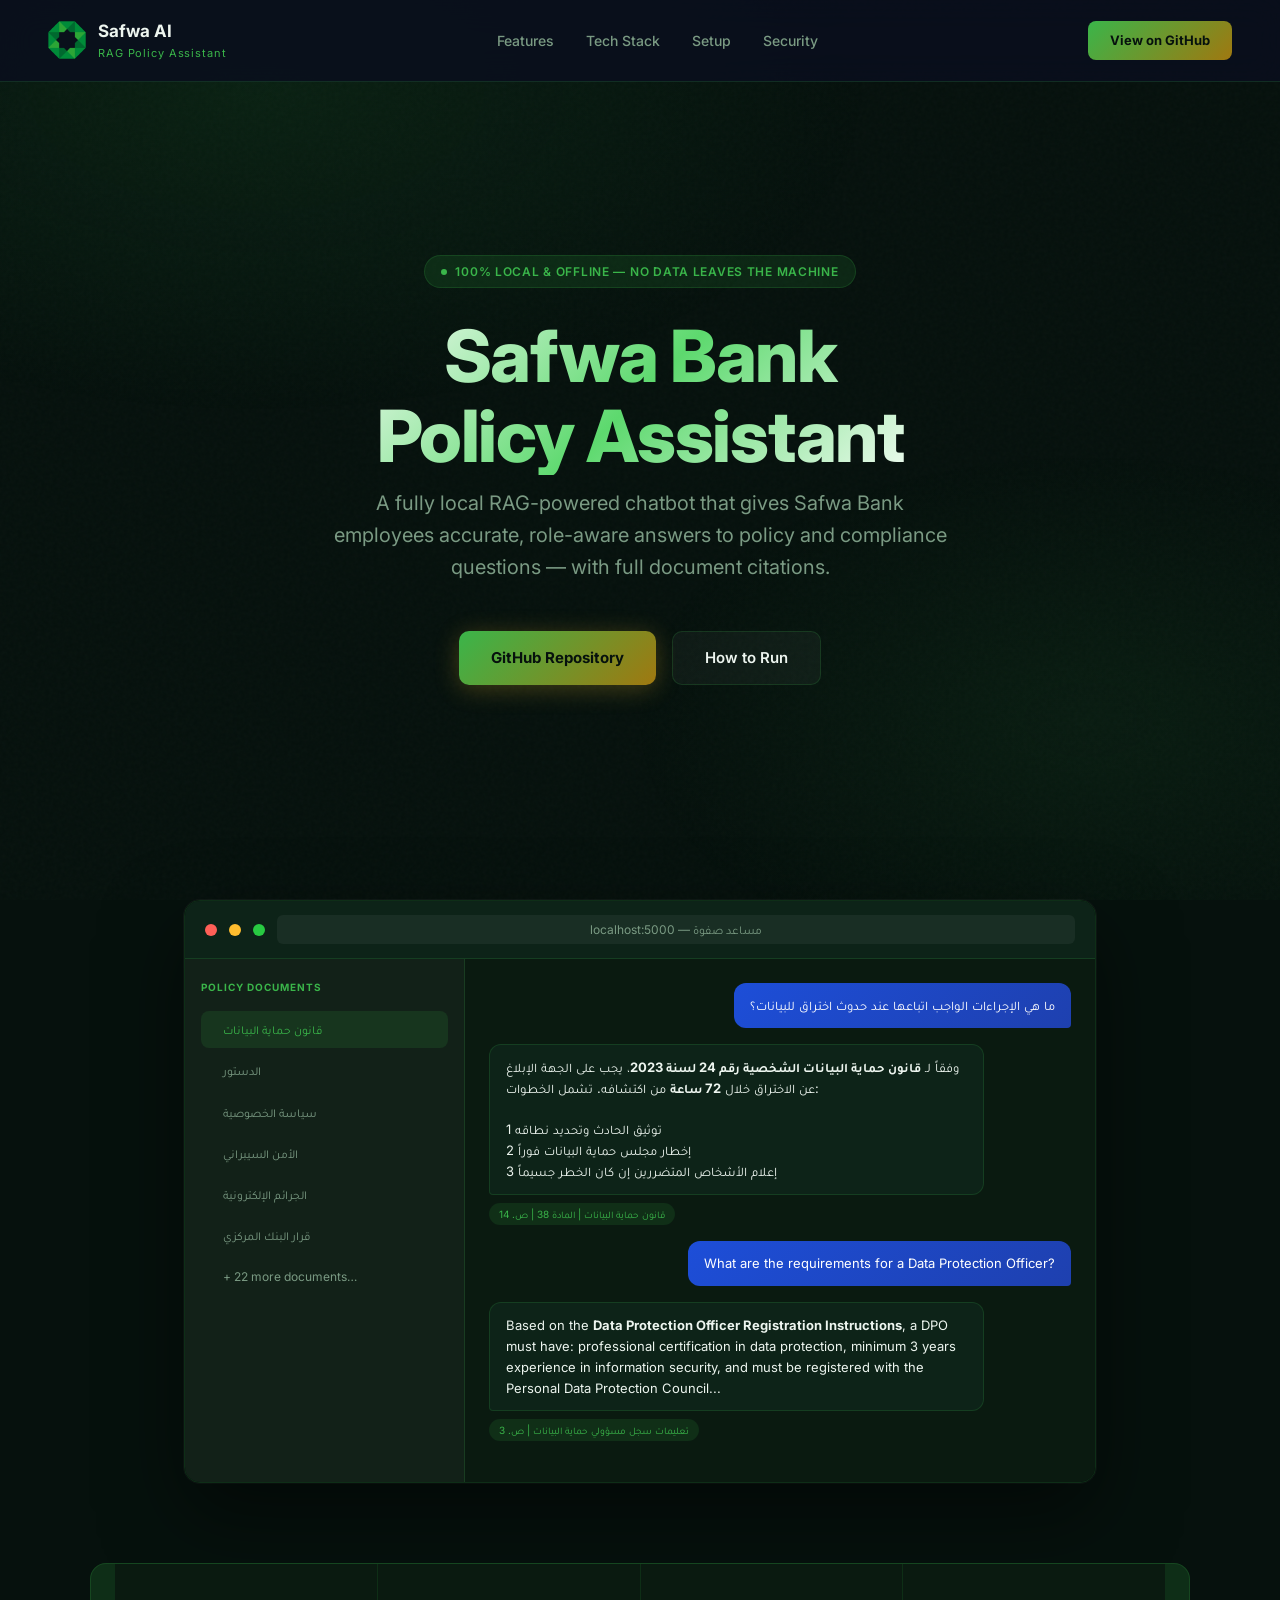
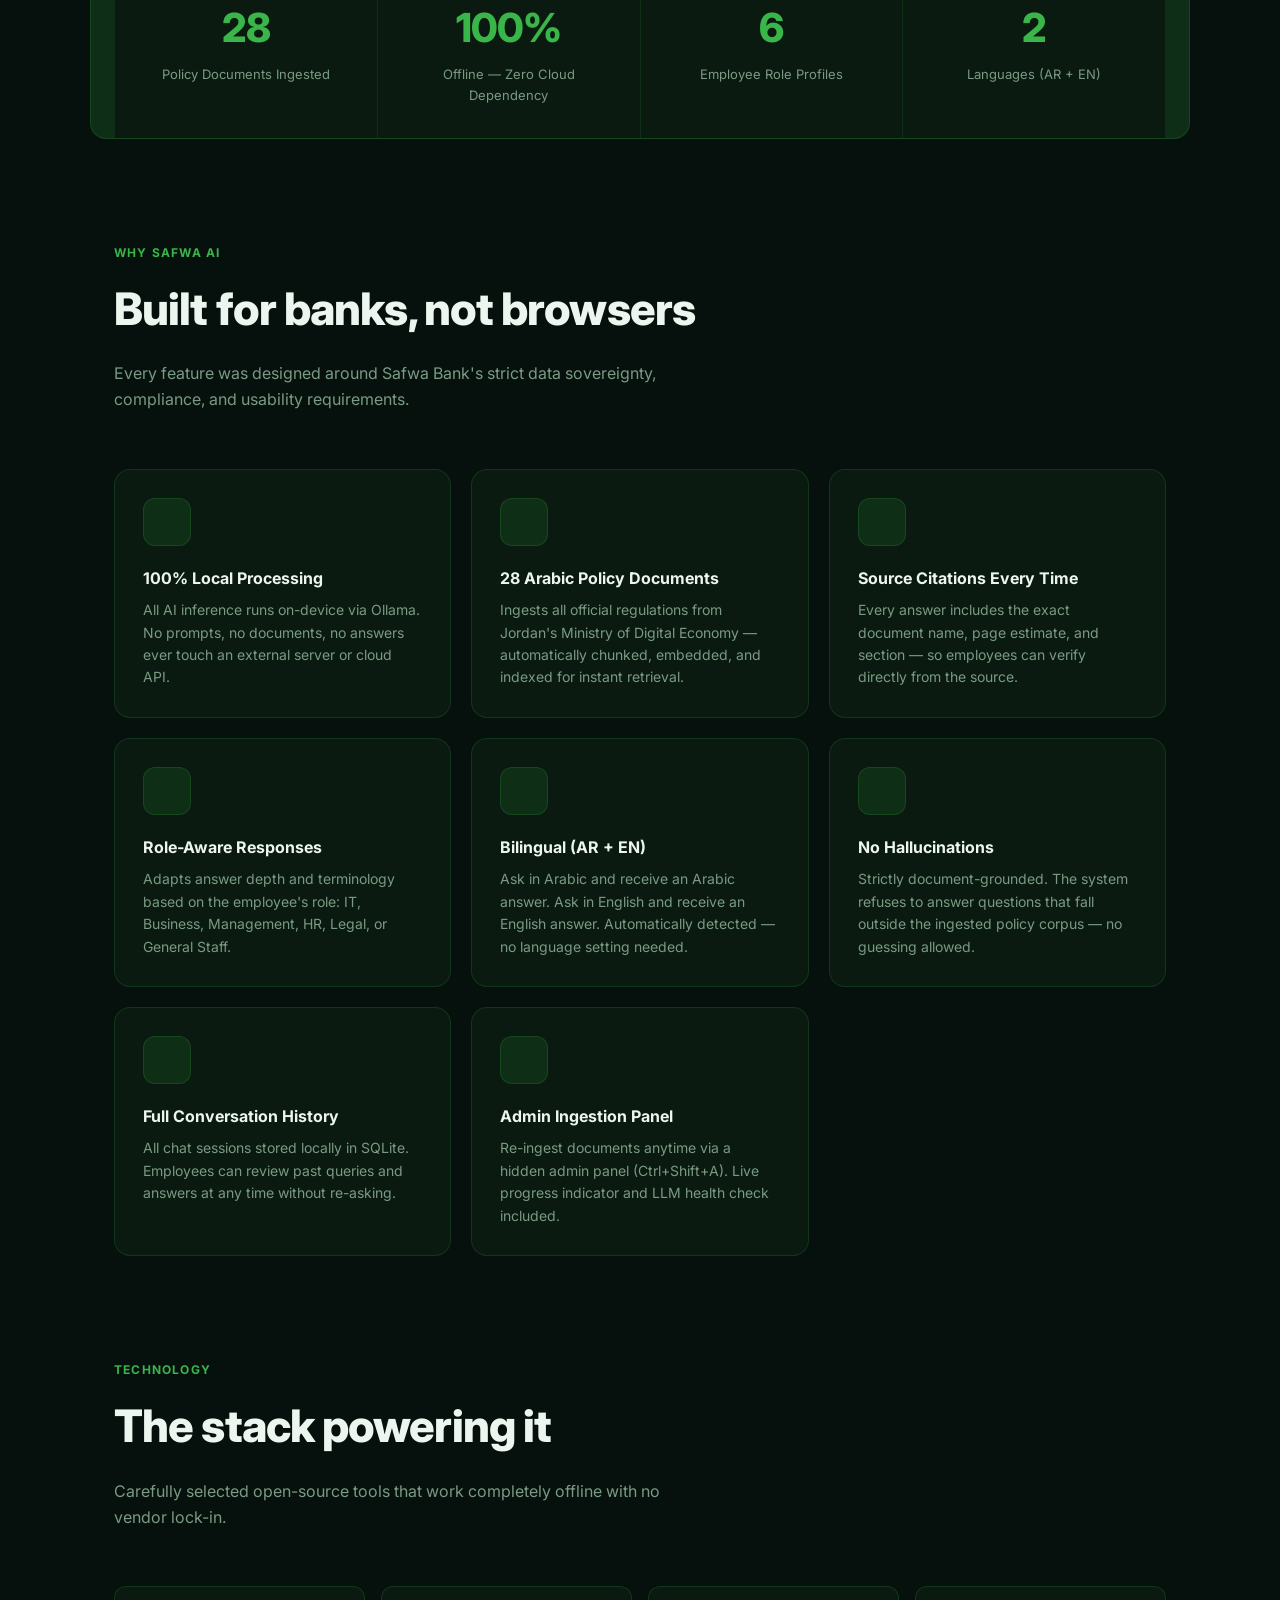
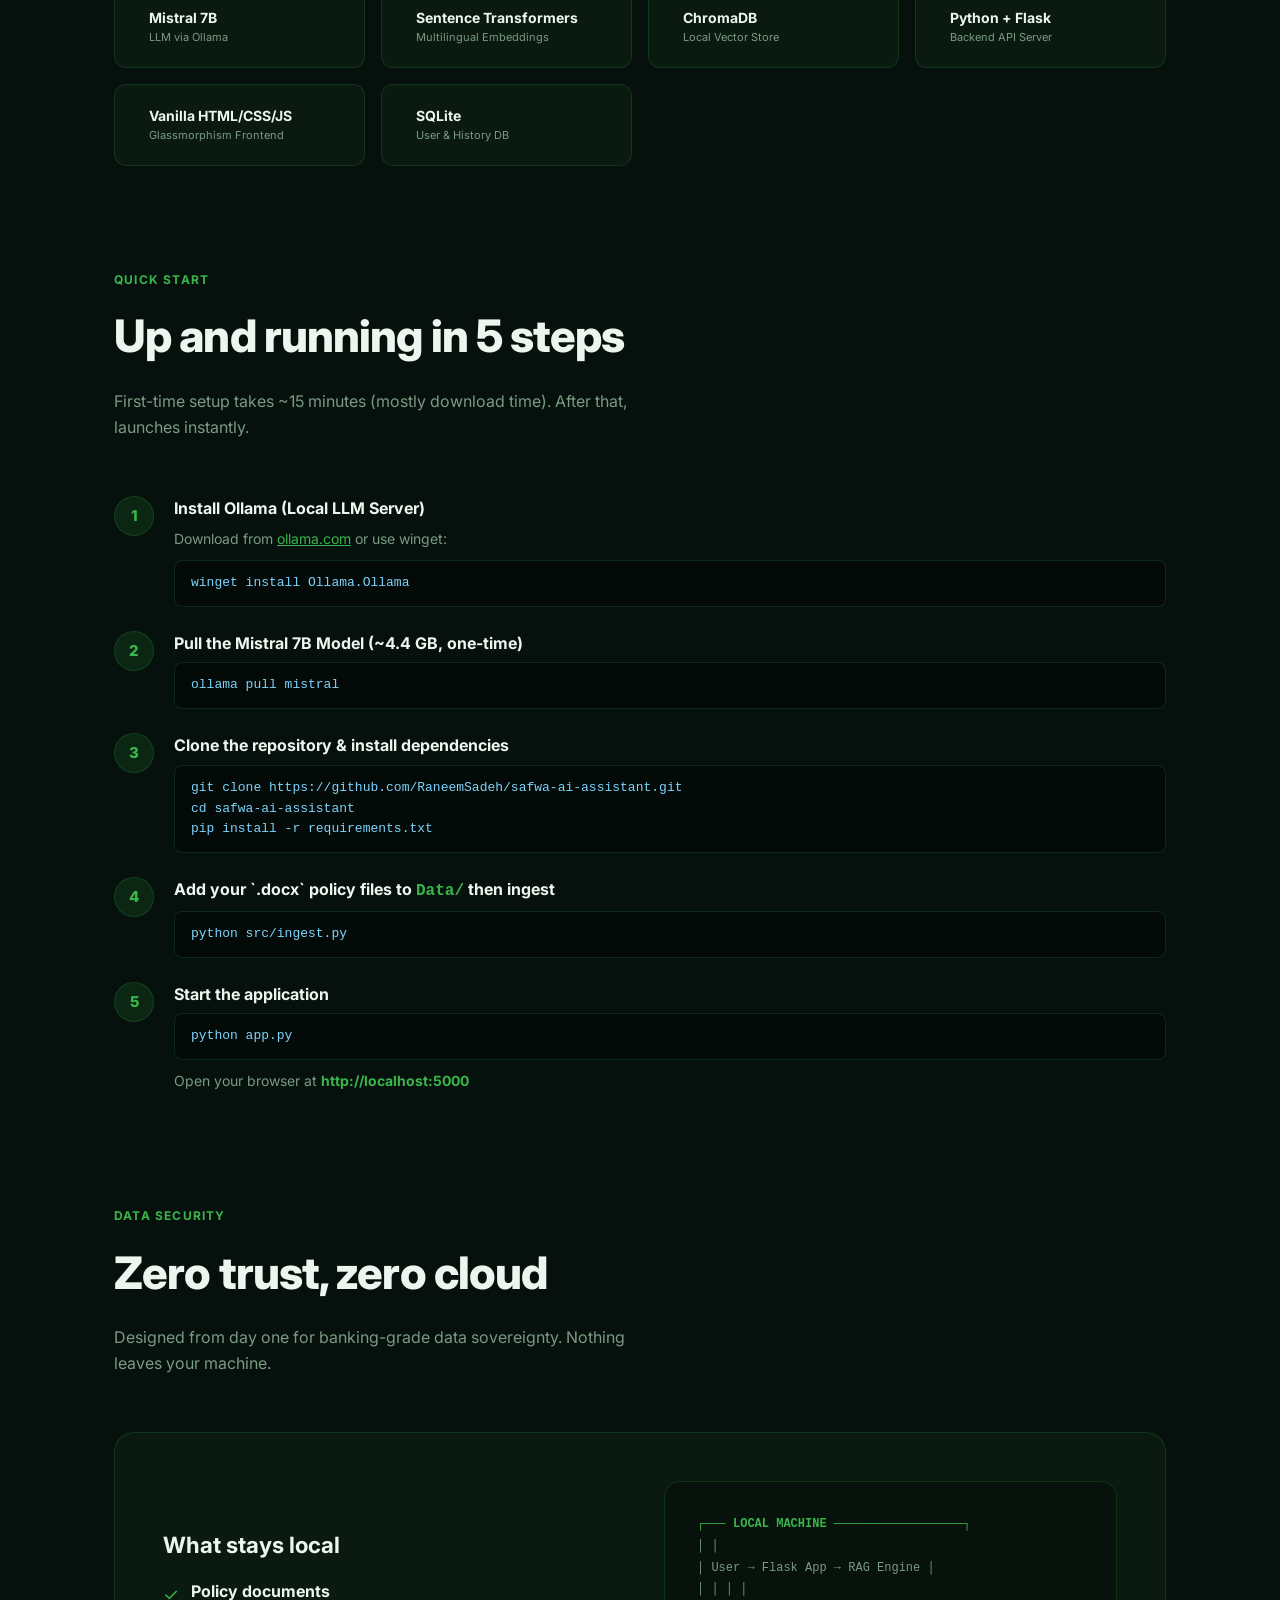
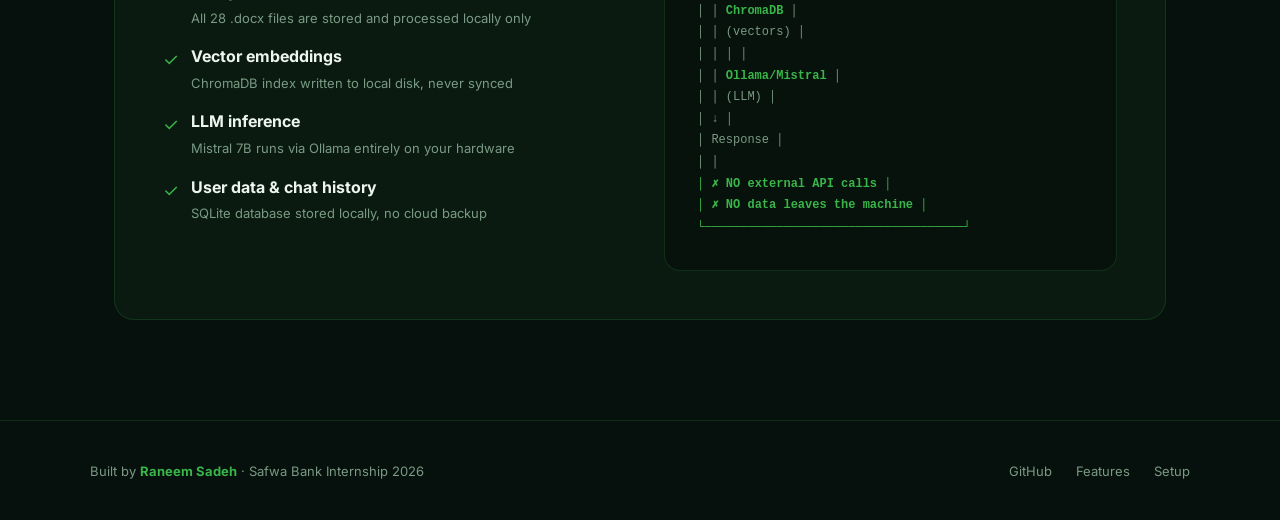
==== commit 82d1c7e9: "style: replace S letter with actual logo.png in navbar" ====
--- a/docs/index.html
+++ b/docs/index.html
@@ -94,13 +94,17 @@
       width: 38px;
       height: 38px;
       border-radius: 10px;
-      background: linear-gradient(135deg, var(--gold), #a07810);
+      overflow: hidden;
       display: flex;
       align-items: center;
       justify-content: center;
-      font-size: 18px;
-      font-weight: 800;
-      color: var(--navy);
+      background: transparent;
+    }
+
+    .nav-logo-icon img {
+      width: 100%;
+      height: 100%;
+      object-fit: contain;
     }
 
     .nav-logo-text {
@@ -759,7 +763,7 @@
   <!-- NAV -->
   <nav>
     <div class="nav-logo">
-      <div class="nav-logo-icon">S</div>
+      <div class="nav-logo-icon"><img src="logo.png" alt="Safwa Bank Logo" /></div>
       <div>
         <div class="nav-logo-text">Safwa AI</div>
         <div class="nav-logo-sub">RAG Policy Assistant</div>
@@ -780,7 +784,7 @@
   <div class="hero">
     <div>
       <div class="hero-badge"><span></span> 100% Local & Offline — No Data Leaves the Machine</div>
-      <h1>Safwa Bank<br />AI Policy Assistant</h1>
+      <h1>Safwa Bank<br />Policy Assistant</h1>
       <p class="hero-sub">
         A fully local RAG-powered chatbot that gives Safwa Bank employees accurate, role-aware answers to policy and
         compliance questions — with full document citations.
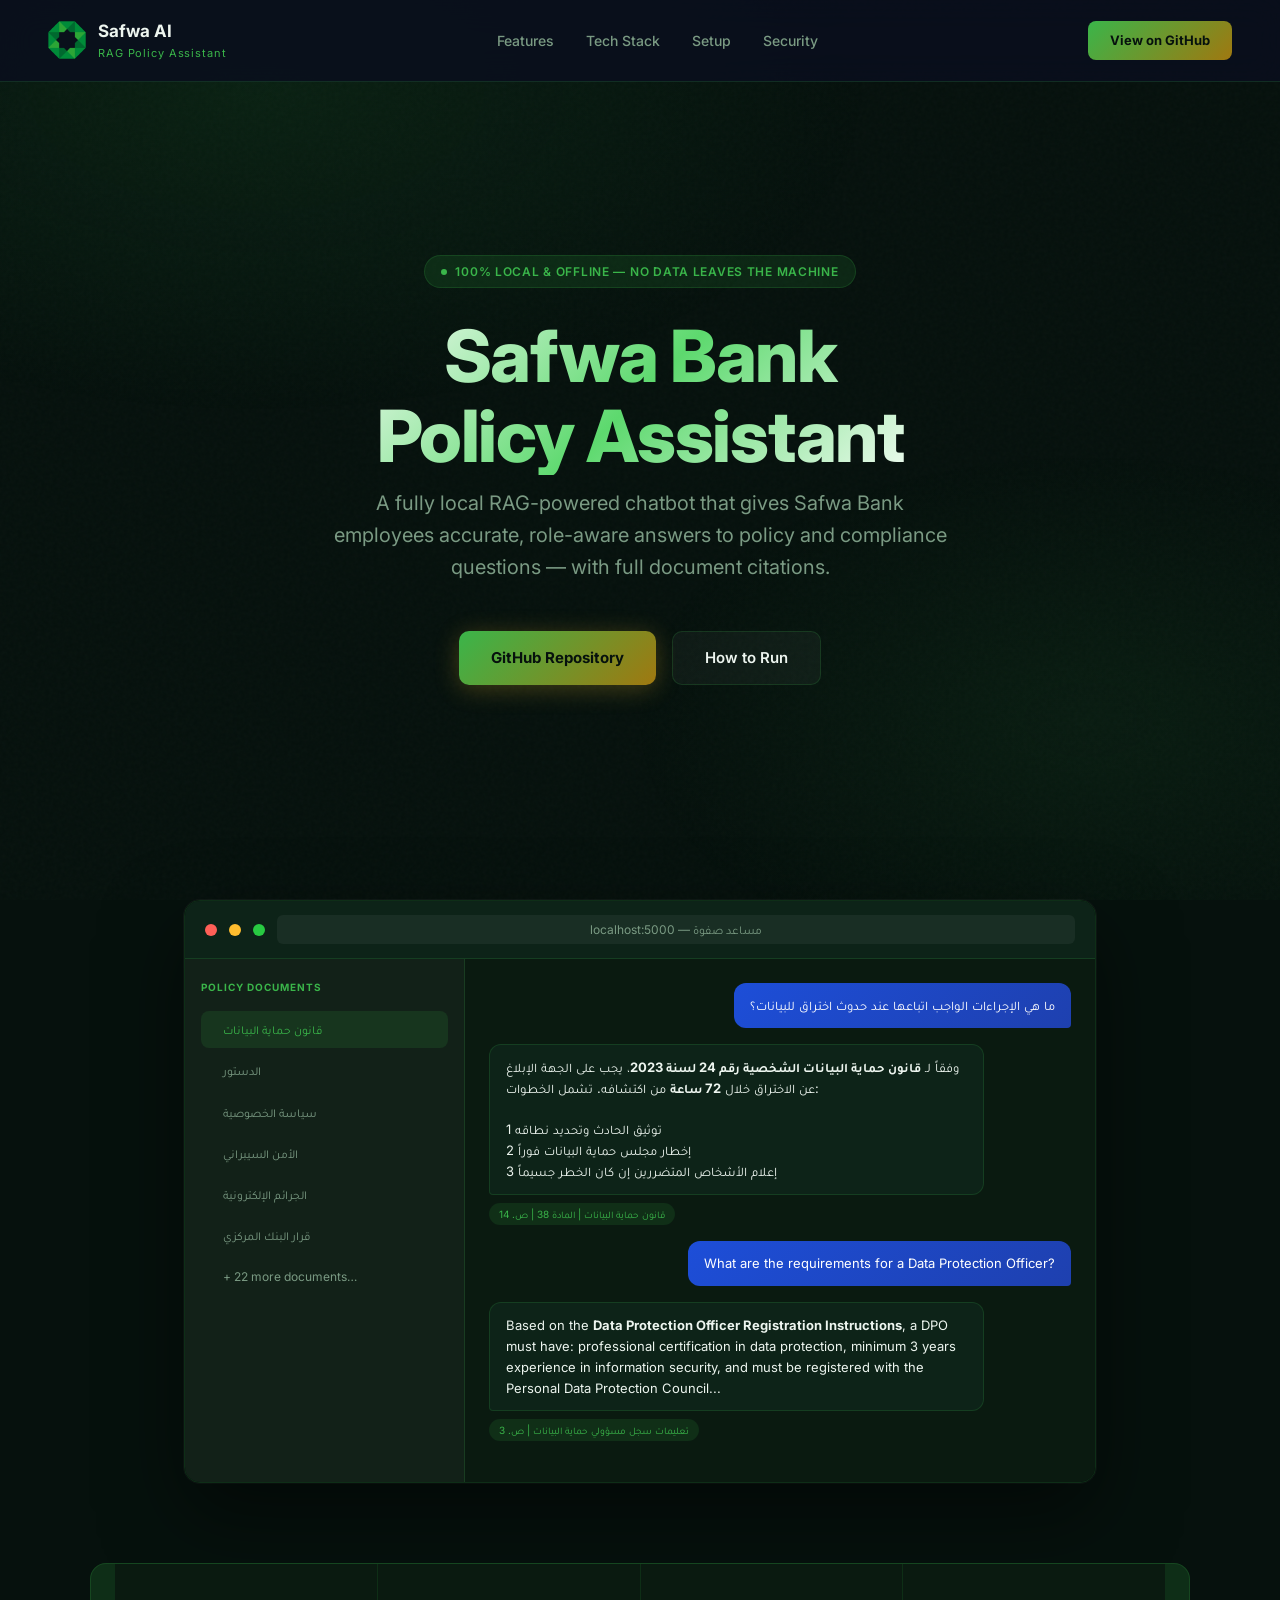
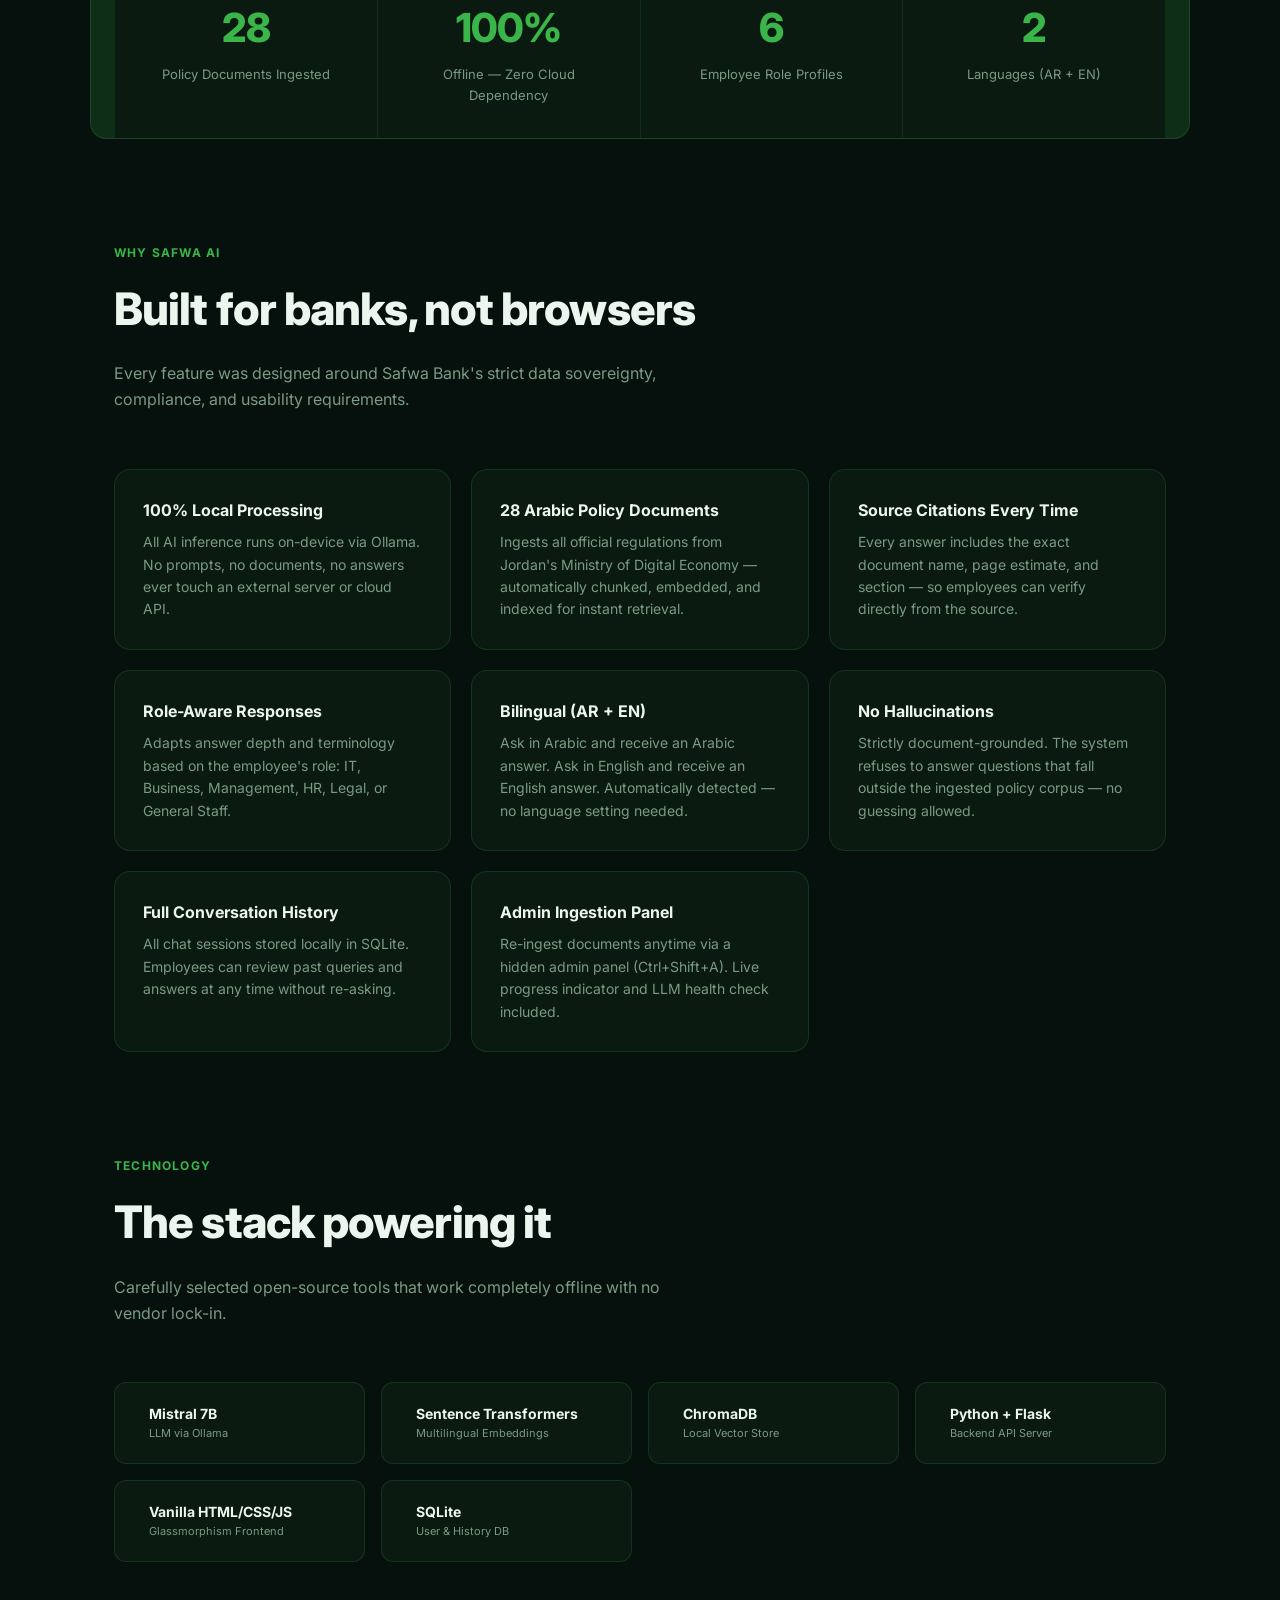
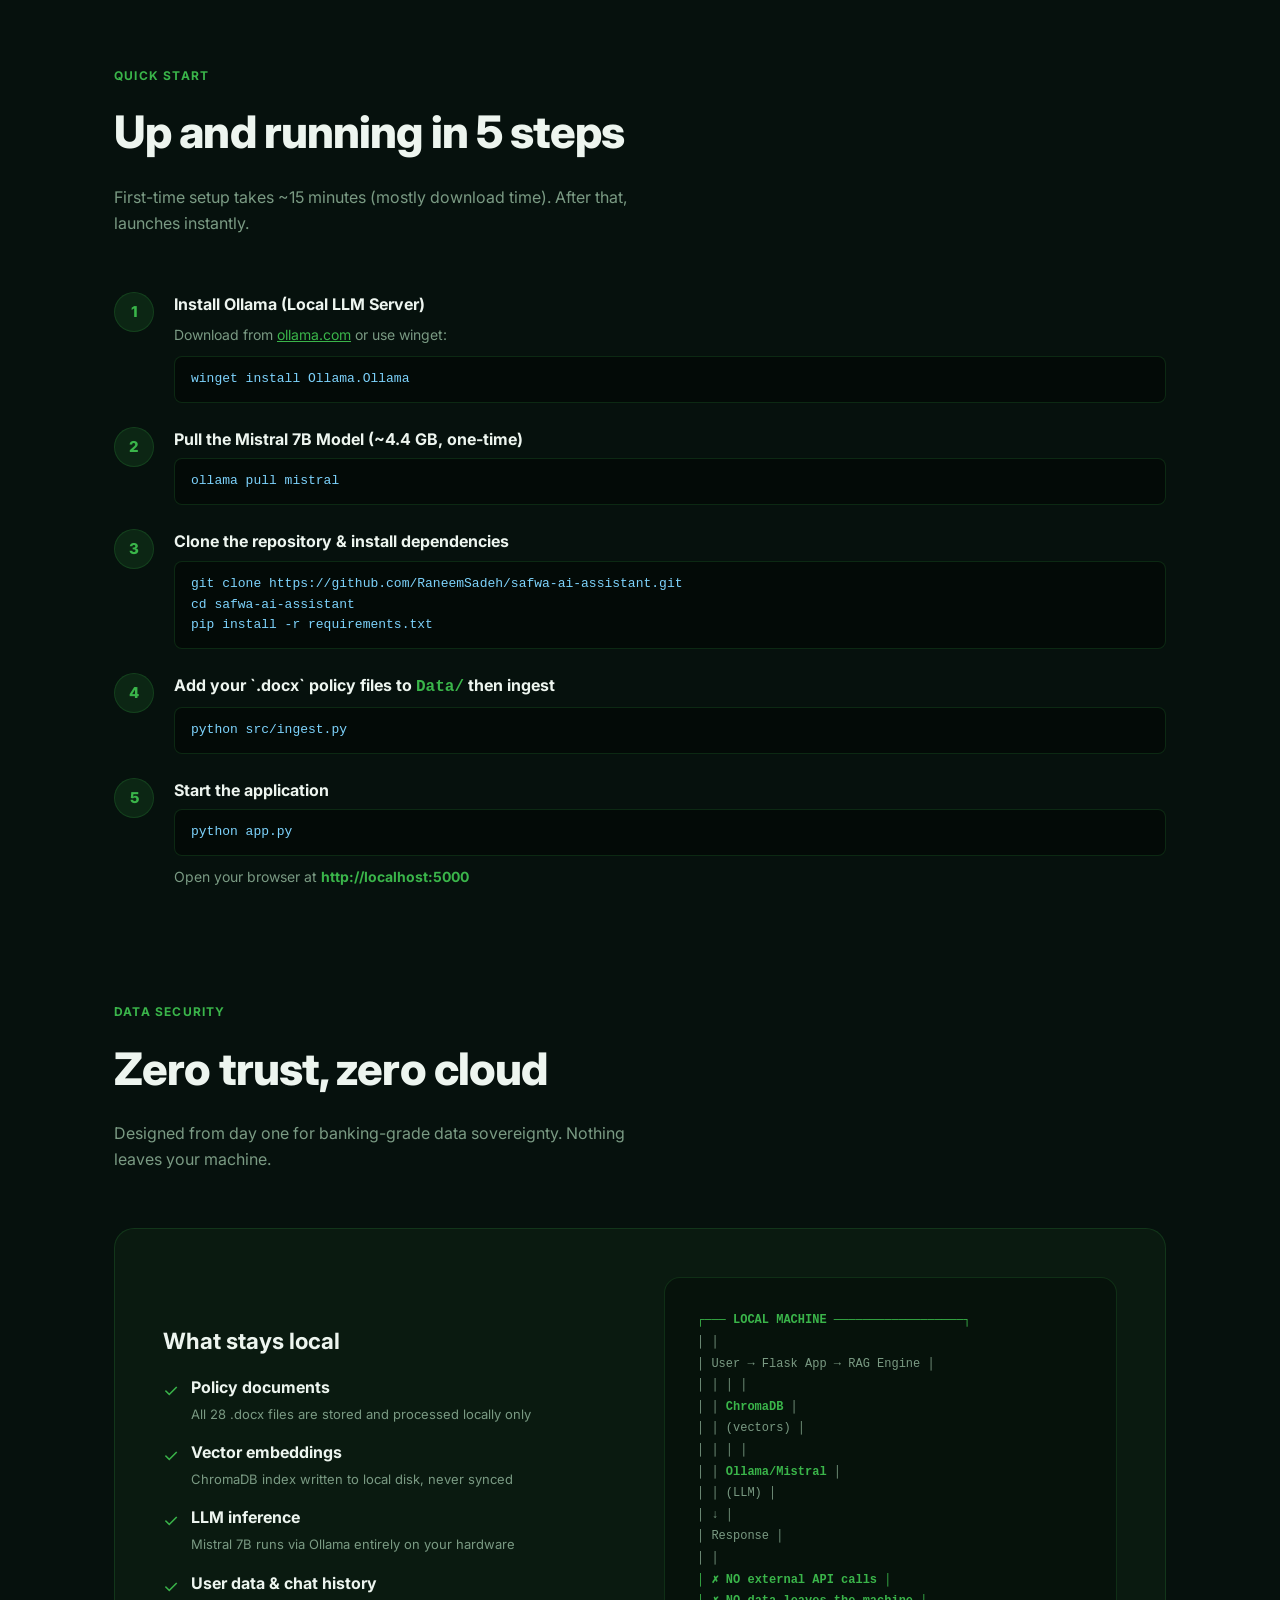
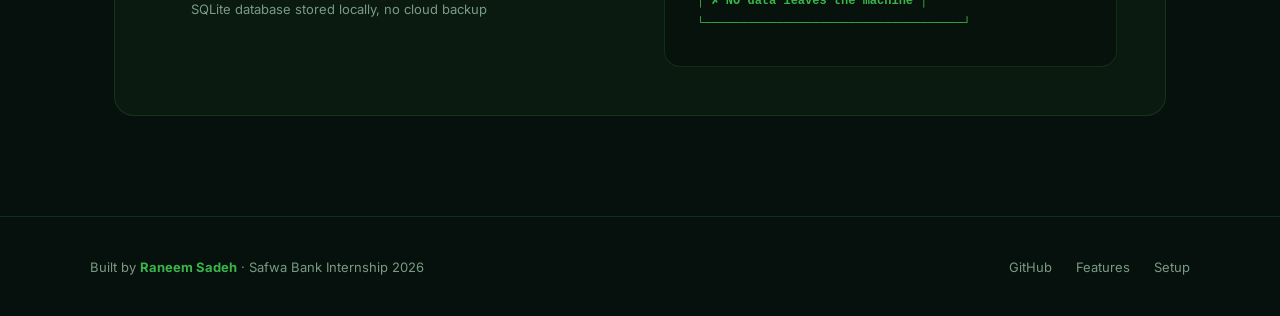
==== commit 081b9c7a: "style: remove feature icons from feature cards" ====
--- a/docs/index.html
+++ b/docs/index.html
@@ -887,49 +887,41 @@
 
       <div class="features-grid">
         <div class="feature-card">
-          <div class="feature-icon"></div>
           <div class="feature-title">100% Local Processing</div>
           <div class="feature-desc">All AI inference runs on-device via Ollama. No prompts, no documents, no answers
             ever touch an external server or cloud API.</div>
         </div>
         <div class="feature-card">
-          <div class="feature-icon"></div>
           <div class="feature-title">28 Arabic Policy Documents</div>
           <div class="feature-desc">Ingests all official regulations from Jordan's Ministry of Digital Economy —
             automatically chunked, embedded, and indexed for instant retrieval.</div>
         </div>
         <div class="feature-card">
-          <div class="feature-icon"></div>
           <div class="feature-title">Source Citations Every Time</div>
           <div class="feature-desc">Every answer includes the exact document name, page estimate, and section — so
             employees can verify directly from the source.</div>
         </div>
         <div class="feature-card">
-          <div class="feature-icon"></div>
           <div class="feature-title">Role-Aware Responses</div>
           <div class="feature-desc">Adapts answer depth and terminology based on the employee's role: IT, Business,
             Management, HR, Legal, or General Staff.</div>
         </div>
         <div class="feature-card">
-          <div class="feature-icon"></div>
           <div class="feature-title">Bilingual (AR + EN)</div>
           <div class="feature-desc">Ask in Arabic and receive an Arabic answer. Ask in English and receive an English
             answer. Automatically detected — no language setting needed.</div>
         </div>
         <div class="feature-card">
-          <div class="feature-icon"></div>
           <div class="feature-title">No Hallucinations</div>
           <div class="feature-desc">Strictly document-grounded. The system refuses to answer questions that fall outside
             the ingested policy corpus — no guessing allowed.</div>
         </div>
         <div class="feature-card">
-          <div class="feature-icon"></div>
           <div class="feature-title">Full Conversation History</div>
           <div class="feature-desc">All chat sessions stored locally in SQLite. Employees can review past queries and
             answers at any time without re-asking.</div>
         </div>
         <div class="feature-card">
-          <div class="feature-icon"></div>
           <div class="feature-title">Admin Ingestion Panel</div>
           <div class="feature-desc">Re-ingest documents anytime via a hidden admin panel (Ctrl+Shift+A). Live progress
             indicator and LLM health check included.</div>
